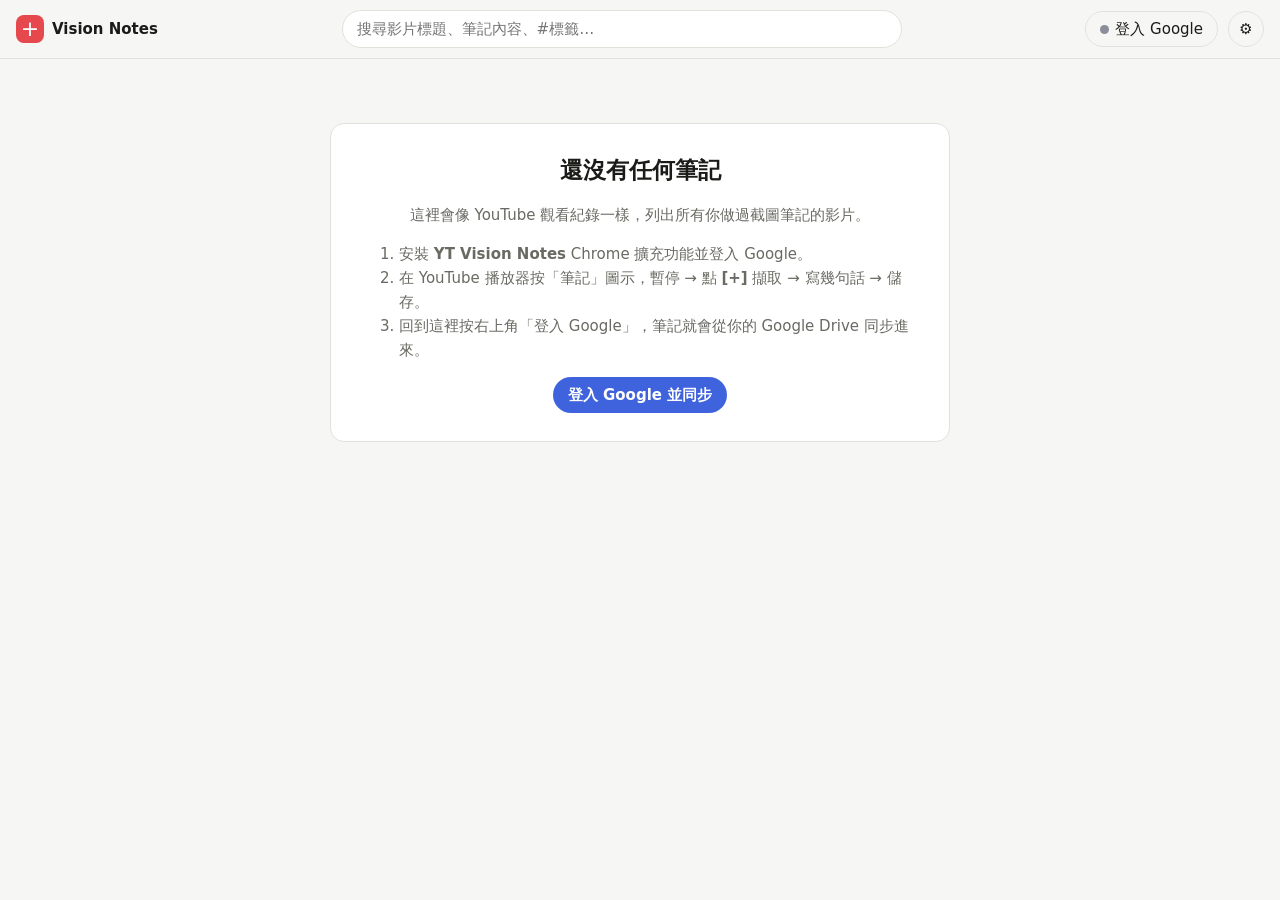
==== docs/index.html @ b3c766b4 "Add YT-Vision-Notes: YouTube screenshot notes extension and knowledge base site Chrome MV3 extension" ====
<!doctype html>
<html lang="zh-Hant">
<head>
<meta charset="utf-8">
<meta name="viewport" content="width=device-width, initial-scale=1, viewport-fit=cover">
<meta name="referrer" content="strict-origin-when-cross-origin">
<title>YT Vision Notes — 知識庫</title>
<link rel="icon" href="data:image/svg+xml,%3Csvg xmlns='http://www.w3.org/2000/svg' viewBox='0 0 32 32'%3E%3Crect width='32' height='32' rx='7' fill='%23e5484d'/%3E%3Cpath d='M14.5 7h3v7.5H25v3h-7.5V25h-3v-7.5H7v-3h7.5z' fill='%23fff'/%3E%3C/svg%3E">
<link rel="stylesheet" href="shared/editor.css">
<link rel="stylesheet" href="styles.css">
</head>
<body>
<header class="top">
  <a class="brand" href="#/" aria-label="回到首頁"><span class="logo">+</span><b>Vision Notes</b></a>
  <form class="search" id="searchForm" role="search">
    <input id="q" type="search" placeholder="搜尋影片標題、筆記內容、#標籤…" aria-label="全文搜尋" autocomplete="off">
  </form>
  <button class="btn ghost" id="syncBtn" title="與 Google Drive 同步"><span class="dot" id="syncDot"></span><span id="syncText">未登入</span></button>
  <button class="btn ghost icon" id="settingsBtn" title="分類與設定" aria-label="分類與設定">⚙</button>
</header>

<main id="app" tabindex="-1"></main>

<dialog id="dlg"></dialog>
<div id="toast" role="status" hidden></div>

<script src="config.js"></script>
<script src="shared/core.js"></script>
<script src="shared/markdown.js"></script>
<script src="shared/drive.js"></script>
<script src="shared/store.js"></script>
<script src="shared/zip.js"></script>
<script src="shared/editor.js"></script>
<script src="https://accounts.google.com/gsi/client" async defer></script>
<script src="app.js"></script>
</body>
</html>
---- docs/shared/editor.css ----
/* YT-Vision-Notes — Lightbox / editor styles (all classes prefixed yvne-) */
.yvne-root {
  position: fixed; inset: 0; z-index: 2147483000; display: flex; flex-direction: column;
  background: rgba(12, 13, 16, .96); color: #ececf0; outline: none;
  font: 14px/1.4 "Noto Sans TC", "PingFang TC", "Microsoft JhengHei", system-ui, sans-serif;
}
.yvne-root *, .yvne-root *::before { box-sizing: border-box; }
.yvne-top {
  display: flex; align-items: center; gap: 8px; padding: 8px 12px; flex-wrap: wrap;
  background: #17181c; border-bottom: 1px solid #2c2e35;
}
.yvne-tools, .yvne-colors { display: flex; gap: 4px; align-items: center; }
.yvne-sep { width: 1px; height: 24px; background: #2c2e35; }
.yvne-grow { flex: 1; }
.yvne-btn {
  min-width: 34px; height: 34px; padding: 0 10px; border: 1px solid transparent; border-radius: 8px;
  background: #24262c; color: #ececf0; font: inherit; cursor: pointer; white-space: nowrap;
}
.yvne-btn:hover:not(:disabled) { background: #30333b; }
.yvne-btn:disabled { opacity: .4; cursor: default; }
.yvne-btn:focus-visible, .yvne-color:focus-visible, .yvne-thumb:focus-visible { outline: 2px solid #6e9bff; outline-offset: 1px; }
.yvne-tool.on { background: #3e63dd; border-color: #6e8cff; }
.yvne-primary { background: #3e63dd; font-weight: 600; }
.yvne-primary:hover:not(:disabled) { background: #5373e7; }
.yvne-color { width: 22px; height: 22px; border-radius: 50%; border: 2px solid #17181c; outline: 1px solid #4a4d57; cursor: pointer; padding: 0; }
.yvne-color.on { outline: 2px solid #fff; }
.yvne-size input { width: 90px; accent-color: #6e8cff; vertical-align: middle; }
.yvne-count { color: #9a9ca6; font-variant-numeric: tabular-nums; }
.yvne-ts { font-variant-numeric: tabular-nums; }
.yvne-stage { position: relative; flex: 1; min-height: 0; overflow: hidden; touch-action: none; }
.yvne-stage canvas { position: absolute; inset: 0; display: block; }
.yvne-nav {
  position: absolute; top: 50%; transform: translateY(-50%); width: 44px; height: 72px; border: 0; border-radius: 10px;
  background: rgba(30, 32, 38, .7); color: #fff; font-size: 34px; line-height: 1; cursor: pointer;
}
.yvne-nav:hover { background: rgba(62, 99, 221, .9); }
.yvne-prev { left: 12px; } .yvne-next { right: 12px; }
.yvne-cropbar {
  position: absolute; left: 50%; bottom: 16px; transform: translateX(-50%); display: flex; gap: 8px; align-items: center;
  padding: 8px 12px; border-radius: 12px; background: #17181c; border: 1px solid #2c2e35; box-shadow: 0 8px 30px rgba(0,0,0,.5);
}
.yvne-cropbar[hidden], .yvne-msg[hidden] { display: none; }
.yvne-msg {
  position: absolute; left: 50%; top: 50%; transform: translate(-50%, -50%); padding: 10px 16px; border-radius: 10px;
  background: #17181c; border: 1px solid #2c2e35; pointer-events: none;
}
.yvne-text {
  position: absolute; min-width: 180px; padding: 2px 6px; border: 1px dashed #fff; border-radius: 4px; resize: none; overflow: hidden;
  background: rgba(0, 0, 0, .55); font-weight: 700; line-height: 1.25; outline: none; font-family: inherit;
}
.yvne-strip {
  display: flex; gap: 8px; padding: 8px 12px; overflow-x: auto; background: #17181c; border-top: 1px solid #2c2e35;
}
.yvne-thumb {
  position: relative; flex: 0 0 auto; width: 112px; height: 63px; border-radius: 6px; border: 2px solid transparent; padding: 0;
  background: #24262c center / cover no-repeat; cursor: pointer;
}
.yvne-thumb.on { border-color: #6e8cff; }
.yvne-thumb.dirty::after { content: "●"; position: absolute; top: 1px; right: 4px; color: #ffb224; font-size: 12px; }
.yvne-thumb span {
  position: absolute; left: 3px; bottom: 3px; padding: 0 5px; border-radius: 4px; background: rgba(0,0,0,.75); color: #fff;
  font-size: 11px; font-variant-numeric: tabular-nums;
}
@media (max-width: 720px) {
  .yvne-top { gap: 6px; padding: 6px 8px; }
  .yvne-size input { width: 60px; }
  .yvne-nav { width: 36px; height: 56px; }
}
---- docs/styles.css ----
/* YT-Vision-Notes — web knowledge base */
:root {
  color-scheme: light dark;
  --bg: #f6f6f4; --card: #ffffff; --raised: #efefec; --line: #e1e1dc; --fg: #1b1b18; --fg2: #6a6a63;
  --accent: #3e63dd; --accent-fg: #fff; --red: #e5484d; --shadow: 0 1px 2px rgba(0,0,0,.06), 0 6px 20px rgba(0,0,0,.05);
  --radius: 14px;
}
@media (prefers-color-scheme: dark) {
  :root { --bg: #111113; --card: #19191c; --raised: #222226; --line: #2e2e33; --fg: #ededef; --fg2: #a0a0a8; --accent: #5c7cfa; --shadow: 0 1px 2px rgba(0,0,0,.4); }
}
* { box-sizing: border-box; }
html { -webkit-text-size-adjust: 100%; }
body { margin: 0; background: var(--bg); color: var(--fg); font: 15px/1.6 "Noto Sans TC", "PingFang TC", "Microsoft JhengHei", system-ui, sans-serif; }
a { color: var(--accent); text-decoration: none; }
a:hover { text-decoration: underline; }
button, input, select, textarea { font: inherit; color: inherit; }
:focus-visible { outline: 2px solid var(--accent); outline-offset: 2px; }
[hidden] { display: none !important; }

.top { position: sticky; top: 0; z-index: 20; display: flex; align-items: center; gap: 10px; padding: 10px 16px; padding-top: max(10px, env(safe-area-inset-top)); background: color-mix(in srgb, var(--bg) 88%, transparent); backdrop-filter: blur(12px); border-bottom: 1px solid var(--line); }
.brand { display: flex; align-items: center; gap: 8px; color: var(--fg); white-space: nowrap; }
.brand:hover { text-decoration: none; }
.logo { display: grid; place-items: center; width: 28px; height: 28px; border-radius: 8px; background: var(--red); color: #fff; font-size: 22px; line-height: 1; }
.search { flex: 1; min-width: 0; max-width: 560px; margin: 0 auto; }
.search input { width: 100%; height: 38px; padding: 0 14px; border-radius: 19px; border: 1px solid var(--line); background: var(--card); }
.btn { display: inline-flex; align-items: center; justify-content: center; gap: 6px; height: 36px; padding: 0 14px; border-radius: 18px; border: 1px solid var(--line); background: var(--card); cursor: pointer; white-space: nowrap; }
.btn:hover { background: var(--raised); text-decoration: none; }
.btn.primary { background: var(--accent); color: var(--accent-fg); border-color: transparent; font-weight: 600; }
.btn.danger { color: var(--red); }
.btn.ghost { background: transparent; }
.btn.icon { width: 36px; padding: 0; }
.btn.sm { height: 30px; padding: 0 10px; font-size: 13px; }
.btn:disabled { opacity: .5; cursor: default; }
.dot { width: 9px; height: 9px; border-radius: 50%; background: #8b8d98; flex: none; }
.dot.ok { background: #30a46c; } .dot.err { background: var(--red); } .dot.busy { background: #f5a524; animation: pulse 1s infinite; }
@keyframes pulse { 50% { transform: scale(.55); opacity: .6; } }

main { max-width: 1400px; margin: 0 auto; padding: 16px; padding-bottom: 80px; outline: none; }
.tabs, .pills { display: flex; gap: 8px; overflow-x: auto; padding: 2px 2px 10px; scrollbar-width: thin; }
.tab { display: inline-flex; align-items: center; gap: 6px; height: 36px; padding: 0 14px; border-radius: 10px; border: 1px solid var(--line); background: var(--card); color: var(--fg); cursor: pointer; white-space: nowrap; }
.tab.on { background: var(--fg); color: var(--bg); border-color: var(--fg); font-weight: 600; }
.tab i { width: 9px; height: 9px; border-radius: 50%; }
.pill, .tag { display: inline-flex; align-items: center; gap: 4px; padding: 2px 10px; border-radius: 14px; background: color-mix(in srgb, var(--accent) 14%, transparent); color: var(--fg); font-size: 13px; white-space: nowrap; }
.pill small { color: var(--fg2); }
.pill.on, .tag.on { background: var(--accent); color: var(--accent-fg); }
.pill:hover, .tag:hover { text-decoration: none; filter: brightness(.95); }
.bar { display: flex; align-items: center; gap: 10px; flex-wrap: wrap; margin: 6px 0 14px; }
.bar h1 { font-size: 20px; margin: 0; flex: 1; min-width: 0; overflow-wrap: anywhere; }
.muted { color: var(--fg2); }
.day { margin: 22px 0 10px; font-size: 15px; color: var(--fg2); font-weight: 600; }

.grid { display: grid; gap: 16px; grid-template-columns: repeat(auto-fill, minmax(260px, 1fr)); }
.vcard { display: flex; flex-direction: column; border-radius: var(--radius); background: var(--card); border: 1px solid var(--line); overflow: hidden; color: var(--fg); box-shadow: var(--shadow); transition: transform .15s; }
.vcard:hover { text-decoration: none; transform: translateY(-2px); }
.vcard .cover { position: relative; aspect-ratio: 16 / 9; background: #000 center / cover; }
.vcard .cover span { position: absolute; right: 8px; bottom: 8px; padding: 1px 8px; border-radius: 6px; background: rgba(0,0,0,.78); color: #fff; font-size: 12px; }
.vcard .meta { padding: 10px 12px 12px; display: grid; gap: 6px; }
.vcard h3 { margin: 0; font-size: 15px; line-height: 1.4; display: -webkit-box; -webkit-line-clamp: 2; -webkit-box-orient: vertical; overflow: hidden; }
.vcard .sub { font-size: 12.5px; color: var(--fg2); display: flex; gap: 6px; flex-wrap: wrap; align-items: center; }
.badge { display: inline-flex; align-items: center; padding: 0 8px; height: 20px; border-radius: 6px; color: #fff; font-size: 12px; font-weight: 600; }
.tagrow { display: flex; flex-wrap: wrap; gap: 6px; }

/* note cards (wall + timeline) */
.wall { columns: 380px; column-gap: 16px; }
.note { break-inside: avoid; margin: 0 0 16px; padding: 12px; border-radius: var(--radius); background: var(--card); border: 1px solid var(--line); box-shadow: var(--shadow); display: grid; gap: 10px; min-width: 0; }
.note > header { display: flex; align-items: center; gap: 6px; min-width: 0; }
.note > header .src { flex: 1; min-width: 0; overflow: hidden; text-overflow: ellipsis; white-space: nowrap; font-size: 13px; color: var(--fg2); }
.ts { height: 26px; padding: 0 10px; border: 0; border-radius: 13px; background: var(--accent); color: var(--accent-fg); font-weight: 600; cursor: pointer; font-variant-numeric: tabular-nums; flex: none; display: inline-flex; align-items: center; }
.ts:hover { text-decoration: none; filter: brightness(1.1); }
.strip { display: flex; gap: 8px; overflow-x: auto; padding-bottom: 4px; scroll-snap-type: x proximity; }
.shot { position: relative; flex: 0 0 auto; width: min(300px, 78%); aspect-ratio: 16 / 9; border-radius: 8px; overflow: hidden; background: #000; cursor: zoom-in; scroll-snap-align: start; border: 0; padding: 0; }
.strip.single .shot { width: 100%; }
.shot img { width: 100%; height: 100%; object-fit: contain; display: block; }
.shot .n { position: absolute; left: 6px; top: 6px; min-width: 20px; height: 20px; padding: 0 5px; border-radius: 10px; background: rgba(0,0,0,.75); color: #fff; font-size: 12px; display: grid; place-items: center; }
.shot .t { position: absolute; left: 6px; bottom: 6px; padding: 1px 7px; border-radius: 5px; background: rgba(0,0,0,.78); color: #fff; font-size: 12px; font-variant-numeric: tabular-nums; cursor: pointer; }
.shot .t:hover { background: var(--accent); }
.md { overflow-wrap: anywhere; }
.md > :first-child { margin-top: 0; } .md > :last-child { margin-bottom: 0; }
.md p, .md ul, .md ol, .md blockquote, .md pre { margin: 0 0 8px; }
.md h3, .md h4, .md h5, .md h6 { margin: 12px 0 6px; font-size: 16px; }
.md ul, .md ol { padding-left: 22px; }
.md li.yvn-task { list-style: none; margin-left: -20px; }
.md blockquote { padding: 4px 12px; border-left: 3px solid var(--accent); background: var(--raised); color: var(--fg2); border-radius: 0 8px 8px 0; }
.md code { padding: 1px 5px; border-radius: 4px; background: var(--raised); font: 13px ui-monospace, Consolas, monospace; }
.md pre { padding: 10px; border-radius: 8px; background: var(--raised); overflow-x: auto; }
.md pre code { padding: 0; background: none; }
.md mark { background: #ffd60a; color: #111; padding: 0 2px; border-radius: 2px; }
.md a.yvn-ts { font-weight: 600; font-variant-numeric: tabular-nums; }
.md a.yvn-wikilink { border-bottom: 1px dashed var(--accent); }
.md a.yvn-tag { padding: 0 6px; border-radius: 10px; background: color-mix(in srgb, var(--accent) 14%, transparent); color: var(--fg); }

/* video detail */
.detail { display: grid; grid-template-columns: minmax(0, 1.25fr) minmax(360px, 1fr); gap: 20px; align-items: start; }
.playercol { position: sticky; top: 70px; display: grid; gap: 12px; }
.player { aspect-ratio: 16 / 9; background: #000; border-radius: var(--radius); overflow: hidden; }
.player iframe, .player > div { width: 100%; height: 100%; display: block; border: 0; }
.vinfo h1 { font-size: 19px; margin: 0 0 6px; line-height: 1.4; }
.vinfo .row { display: flex; gap: 8px; flex-wrap: wrap; align-items: center; }
select.sel { height: 34px; padding: 0 8px; border-radius: 10px; border: 1px solid var(--line); background: var(--card); }
.timeline { display: grid; gap: 0; min-width: 0; }
.timeline .note { margin-bottom: 14px; }
.timeline h2 { font-size: 15px; color: var(--fg2); margin: 0 0 10px; }
.addnote, .note-edit { display: grid; gap: 8px; }
textarea.ta, input.inp { width: 100%; padding: 9px 11px; border-radius: 10px; border: 1px solid var(--line); background: var(--bg); }
textarea.ta { min-height: 90px; resize: vertical; line-height: 1.6; }
.actions { display: flex; gap: 8px; justify-content: flex-end; flex-wrap: wrap; }
.iconbtn { width: 30px; height: 30px; border: 0; border-radius: 8px; background: transparent; cursor: pointer; flex: none; }
.iconbtn:hover { background: var(--raised); }
.backlinks { margin-top: 8px; padding: 12px; border-radius: var(--radius); border: 1px dashed var(--line); }
.backlinks h2 { margin: 0 0 6px; }
.backlinks li { margin: 4px 0; }

.empty { max-width: 620px; margin: 48px auto; padding: 28px; border-radius: var(--radius); background: var(--card); border: 1px solid var(--line); text-align: center; }
.empty h2 { margin: 0 0 8px; }
.empty ol { text-align: left; color: var(--fg2); }

dialog { width: min(520px, calc(100vw - 32px)); border: 1px solid var(--line); border-radius: var(--radius); background: var(--card); color: var(--fg); padding: 20px; }
dialog::backdrop { background: rgba(0,0,0,.5); }
dialog h2 { margin: 0 0 12px; font-size: 18px; }
dialog h3 { margin: 18px 0 8px; font-size: 14px; color: var(--fg2); }
.catrow { display: flex; gap: 8px; align-items: center; margin-bottom: 8px; }
.catrow input[type=color] { width: 36px; height: 36px; padding: 0; border: 1px solid var(--line); border-radius: 10px; background: none; flex: none; cursor: pointer; }
.catrow input[type=text] { flex: 1; min-width: 0; }
#toast { position: fixed; left: 50%; bottom: max(20px, env(safe-area-inset-bottom)); transform: translateX(-50%); z-index: 50; max-width: calc(100vw - 32px); padding: 10px 16px; border-radius: 10px; background: #111; color: #fff; box-shadow: 0 8px 30px rgba(0,0,0,.35); }

@media (max-width: 900px) {
  .detail { grid-template-columns: 1fr; }
  .playercol { display: contents; }
  .player { position: sticky; top: 59px; z-index: 10; border-radius: 0; margin: 0 -16px; }
  .wall { columns: 1; }
}
@media (max-width: 560px) {
  .brand b { display: none; }
  #syncText { display: none; }
  .grid { grid-template-columns: 1fr; }
  main { padding: 12px; padding-bottom: 80px; }
  .player { margin: 0 -12px; }
}
@media (prefers-reduced-motion: reduce) { * { animation: none !important; transition: none !important; } }
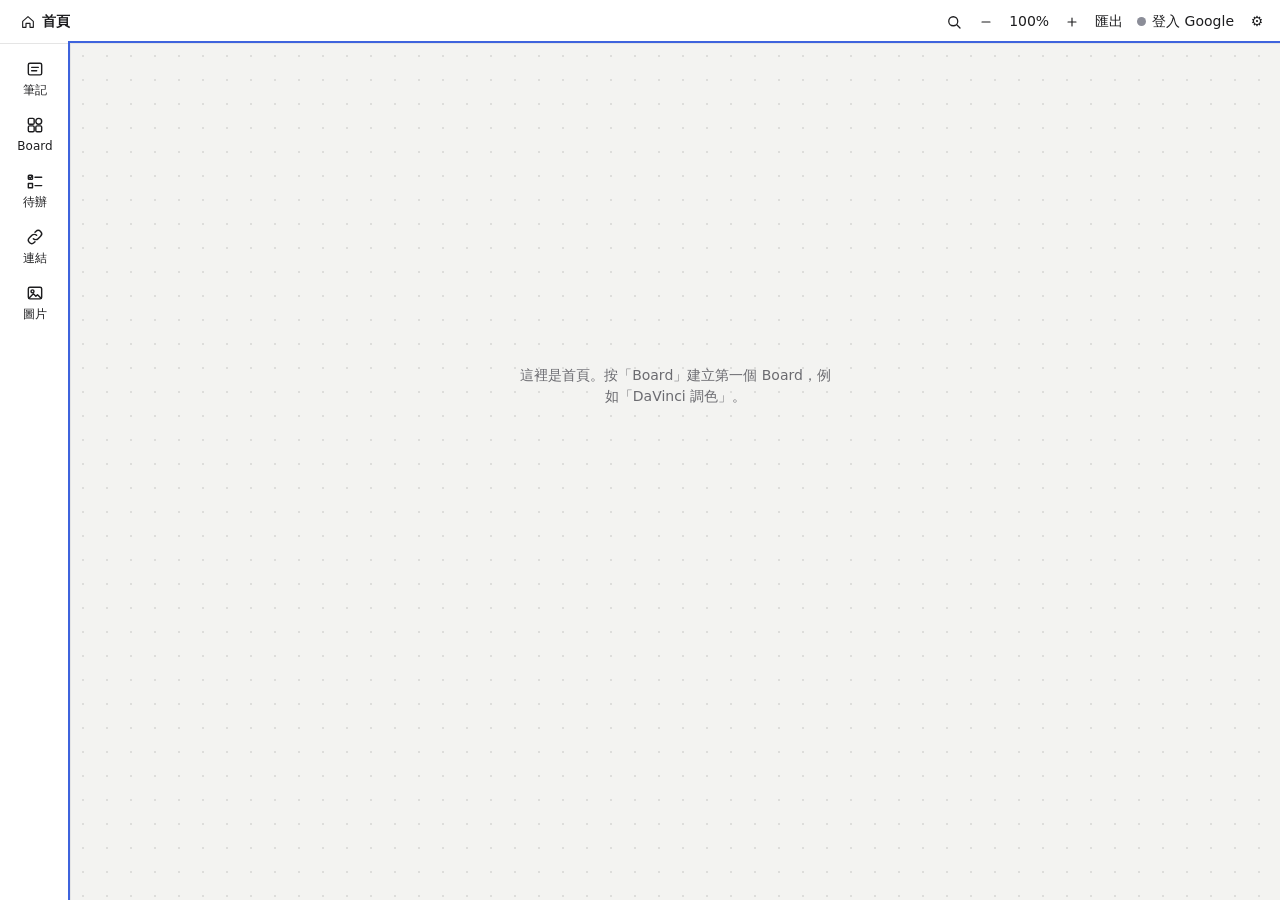
==== commit 797b69d2: "Rebuild notes as Milanote-style nested whiteboards - Shared board engine (shared/board.js/css) used " ====
--- a/docs/index.html
+++ b/docs/index.html
@@ -4,22 +4,20 @@
 <meta charset="utf-8">
 <meta name="viewport" content="width=device-width, initial-scale=1, viewport-fit=cover">
 <meta name="referrer" content="strict-origin-when-cross-origin">
-<title>YT Vision Notes — 知識庫</title>
+<meta name="color-scheme" content="light dark">
+<title>YT Vision Notes</title>
 <link rel="icon" href="data:image/svg+xml,%3Csvg xmlns='http://www.w3.org/2000/svg' viewBox='0 0 32 32'%3E%3Crect width='32' height='32' rx='7' fill='%23e5484d'/%3E%3Cpath d='M14.5 7h3v7.5H25v3h-7.5V25h-3v-7.5H7v-3h7.5z' fill='%23fff'/%3E%3C/svg%3E">
 <link rel="stylesheet" href="shared/editor.css">
+<link rel="stylesheet" href="shared/board.css">
 <link rel="stylesheet" href="styles.css">
 </head>
 <body>
-<header class="top">
-  <a class="brand" href="#/" aria-label="回到首頁"><span class="logo">+</span><b>Vision Notes</b></a>
-  <form class="search" id="searchForm" role="search">
-    <input id="q" type="search" placeholder="搜尋影片標題、筆記內容、#標籤…" aria-label="全文搜尋" autocomplete="off">
-  </form>
-  <button class="btn ghost" id="syncBtn" title="與 Google Drive 同步"><span class="dot" id="syncDot"></span><span id="syncText">未登入</span></button>
-  <button class="btn ghost icon" id="settingsBtn" title="分類與設定" aria-label="分類與設定">⚙</button>
-</header>
+<main id="board"></main>
 
-<main id="app" tabindex="-1"></main>
+<aside id="mini" hidden>
+  <header><span id="miniTitle"></span><a id="miniOpen" target="_blank" rel="noopener" title="在 YouTube 開啟">↗</a><button id="miniClose" aria-label="關閉播放器">✕</button></header>
+  <iframe id="miniFrame" title="YouTube 播放器" allow="autoplay; encrypted-media; picture-in-picture" allowfullscreen></iframe>
+</aside>
 
 <dialog id="dlg"></dialog>
 <div id="toast" role="status" hidden></div>
@@ -31,6 +29,7 @@
 <script src="shared/store.js"></script>
 <script src="shared/zip.js"></script>
 <script src="shared/editor.js"></script>
+<script src="shared/board.js"></script>
 <script src="https://accounts.google.com/gsi/client" async defer></script>
 <script src="app.js"></script>
 </body>
--- a/docs/shared/board.css
+++ b/docs/shared/board.css
@@ -0,0 +1,170 @@
+/* YT-Vision-Notes — whiteboard styles (all classes prefixed yb-). Px units only (YouTube sets html{font-size:10px}).
+ * Theme tokens can be overridden by the host: --yb-bg --yb-card --yb-fg --yb-fg2 --yb-line --yb-raised --yb-accent --yb-dot */
+.yb {
+  --yb-bg: #f3f3f1; --yb-card: #ffffff; --yb-fg: #1d1d1f; --yb-fg2: #6b6b70; --yb-line: rgba(0, 0, 0, .1);
+  --yb-raised: rgba(0, 0, 0, .05); --yb-accent: #3e63dd; --yb-dot: rgba(0, 0, 0, .09); --yb-head: #ffffff;
+  --yb-shadow: 0 1px 2px rgba(0, 0, 0, .08), 0 2px 8px rgba(0, 0, 0, .06);
+  position: relative; display: flex; flex-direction: column; min-height: 0; overflow: hidden;
+  color: var(--yb-fg); background: var(--yb-head);
+  font: 14px/1.5 "Noto Sans TC", "PingFang TC", "Microsoft JhengHei", system-ui, -apple-system, "Segoe UI", sans-serif;
+}
+.yb.yb-dark, .yb-dark .yb {
+  --yb-bg: #1b1c1f; --yb-card: #2a2b30; --yb-fg: #ececf0; --yb-fg2: #a0a1a8; --yb-line: rgba(255, 255, 255, .1);
+  --yb-raised: rgba(255, 255, 255, .07); --yb-accent: #7b9bff; --yb-dot: rgba(255, 255, 255, .08); --yb-head: #222327;
+  --yb-shadow: 0 1px 2px rgba(0, 0, 0, .4), 0 2px 10px rgba(0, 0, 0, .3);
+}
+.yb *, .yb *::before, .yb *::after { box-sizing: border-box; }
+.yb [hidden] { display: none !important; }
+.yb button, .yb input, .yb textarea { font: inherit; color: inherit; }
+.yb button { cursor: pointer; }
+.yb :focus-visible { outline: 2px solid var(--yb-accent); outline-offset: 1px; }
+.yb-ic { display: inline-flex; flex: none; }
+.yb-grow { flex: 1; }
+
+/* header */
+.yb-head { display: flex; align-items: center; gap: 2px; padding: 6px 8px; border-bottom: 1px solid var(--yb-line); background: var(--yb-head); min-height: 44px; }
+.yb-crumbs { display: flex; align-items: center; gap: 2px; min-width: 60px; overflow-x: auto; scrollbar-width: none; flex: 0 1 auto; }
+.yb-panel .yb-crumb { padding: 0 6px; max-width: 150px; }
+.yb-panel .yb-head { gap: 0; }
+.yb-crumbs::-webkit-scrollbar { display: none; }
+.yb-crumb { display: inline-flex; align-items: center; gap: 6px; height: 30px; padding: 0 8px; border: 0; border-radius: 6px; background: none; color: var(--yb-fg2); white-space: nowrap; flex: none; max-width: 200px; }
+.yb-crumb span { overflow: hidden; text-overflow: ellipsis; }
+.yb-crumb:hover { background: var(--yb-raised); color: var(--yb-fg); }
+.yb-crumb.yb-cur { color: var(--yb-fg); font-weight: 600; cursor: default; }
+.yb-sep { color: var(--yb-fg2); opacity: .6; flex: none; }
+.yb-cdot { display: inline-block; width: 12px; height: 12px; border-radius: 4px; flex: none; }
+.yb-hbtn { display: inline-flex; align-items: center; justify-content: center; min-width: 30px; height: 30px; padding: 0 6px; border: 0; border-radius: 6px; background: none; color: var(--yb-fg2); flex: none; }
+.yb-hbtn:hover { background: var(--yb-raised); color: var(--yb-fg); }
+.yb-zoom { font-size: 12px; font-variant-numeric: tabular-nums; min-width: 44px; }
+.yb-rename { height: 26px; width: 160px; }
+
+.yb-recent { display: flex; align-items: center; gap: 6px; padding: 6px 10px; border-bottom: 1px solid var(--yb-line); overflow-x: auto; scrollbar-width: thin; background: var(--yb-head); }
+.yb-recent small { color: var(--yb-fg2); white-space: nowrap; font-size: 12px; }
+.yb-chip { display: inline-flex; align-items: center; gap: 6px; height: 28px; padding: 0 10px; border: 1px solid var(--yb-line); border-radius: 14px; background: var(--yb-card); white-space: nowrap; font-size: 13px; }
+.yb-chip:hover { border-color: var(--yb-accent); }
+
+/* body / viewport */
+.yb-body { flex: 1; display: flex; min-height: 0; position: relative; }
+.yb-vp {
+  position: relative; flex: 1; overflow: hidden; outline: none; touch-action: none; cursor: default;
+  background-color: var(--yb-bg); background-image: radial-gradient(var(--yb-dot) 1.2px, transparent 1.3px);
+}
+.yb-vp.yb-panning { cursor: grabbing; }
+.yb-layer { position: absolute; left: 0; top: 0; width: 0; height: 0; transform-origin: 0 0; }
+.yb-marquee { position: absolute; border: 1px solid var(--yb-accent); background: color-mix(in srgb, var(--yb-accent) 12%, transparent); pointer-events: none; z-index: 5; }
+.yb-empty { position: absolute; left: 50%; top: 40%; transform: translate(-50%, -50%); width: min(320px, 80%); text-align: center; color: var(--yb-fg2); font-size: 14px; pointer-events: none; }
+
+/* toolbars */
+.yb-tools { display: flex; flex-direction: column; gap: 2px; padding: 8px 6px; border-right: 1px solid var(--yb-line); background: var(--yb-head); overflow-y: auto; flex: none; }
+.yb-bar { display: flex; gap: 6px; padding: 8px; border-top: 1px solid var(--yb-line); background: var(--yb-head); }
+.yb-tool { display: flex; flex-direction: column; align-items: center; justify-content: center; gap: 2px; min-width: 58px; padding: 6px 4px; border: 1px solid transparent; border-radius: 8px; background: none; color: var(--yb-fg2); font-size: 12px !important; }
+.yb-tool:hover { background: var(--yb-raised); color: var(--yb-fg); }
+.yb-bar .yb-tool { flex-direction: row; gap: 6px; min-width: 0; height: 38px; padding: 0 12px; border-color: var(--yb-line); font-size: 13px !important; }
+.yb-bar .yb-tool:last-child { margin-left: auto; }
+.yb-tool.yb-primary { background: #e5484d; border-color: transparent; color: #fff; font-weight: 600; }
+.yb-tool.yb-primary:hover { background: #d13438; color: #fff; }
+
+/* cards */
+.yb-item {
+  position: absolute; background: var(--yb-card); border-radius: 6px; box-shadow: var(--yb-shadow);
+  border: 1px solid var(--yb-line); user-select: none; -webkit-user-select: none; cursor: grab;
+}
+.yb-item.yb-sel { outline: 2px solid var(--yb-accent); outline-offset: 1px; }
+.yb-item.yb-dragging { z-index: 10; cursor: grabbing; pointer-events: none; opacity: .92; box-shadow: 0 8px 24px rgba(0, 0, 0, .25); }
+.yb-item.yb-editing { cursor: auto; z-index: 9; }
+.yb-item.yb-flash { animation: yb-flash 1s ease-out; }
+@keyframes yb-flash { 0% { box-shadow: 0 0 0 4px #f5a524; } 100% { box-shadow: var(--yb-shadow); } }
+.yb-cbar { height: 4px; border-radius: 6px 6px 0 0; margin: -1px -1px 0; }
+.yb-more { position: absolute; top: 4px; right: 4px; width: 26px; height: 26px; display: none; align-items: center; justify-content: center; border: 0; border-radius: 6px; background: var(--yb-card); color: var(--yb-fg2); box-shadow: 0 0 0 1px var(--yb-line); }
+.yb-item:hover .yb-more, .yb-item.yb-sel .yb-more { display: inline-flex; }
+.yb-editing .yb-more, .yb-dragging .yb-more { display: none !important; }
+.yb-rs { position: absolute; right: -4px; bottom: -4px; width: 16px; height: 16px; cursor: ew-resize; opacity: 0; }
+.yb-rs::after { content: ""; position: absolute; right: 6px; bottom: 6px; width: 8px; height: 8px; border-right: 2px solid var(--yb-fg2); border-bottom: 2px solid var(--yb-fg2); }
+.yb-item:hover .yb-rs, .yb-item.yb-sel .yb-rs { opacity: .7; }
+
+.yb-note .yb-md, .yb-note .yb-ta { padding: 10px 12px; }
+.yb-md { overflow-wrap: anywhere; font-size: 14px; line-height: 1.55; user-select: text; -webkit-user-select: text; cursor: inherit; }
+.yb-ph { color: var(--yb-fg2); opacity: .7; font-style: italic; }
+.yb-src { display: flex; align-items: center; gap: 6px; width: 100%; padding: 8px 12px 0; border: 0; background: none; color: var(--yb-fg2); font-size: 12px !important; text-align: left; }
+.yb-src b { color: #c27c00; font-weight: 600; flex: none; }
+.yb-src span { overflow: hidden; text-overflow: ellipsis; white-space: nowrap; }
+.yb-src:hover span { text-decoration: underline; }
+
+.yb-imgwrap { position: relative; background: #000; border-radius: 5px 5px 0 0; overflow: hidden; }
+.yb-cbar + .yb-imgwrap { border-radius: 0; }
+.yb-imgwrap img { display: block; width: 100%; height: 100%; object-fit: contain; color: #aaa; font-size: 11px; }
+.yb-image .yb-imgwrap { border-radius: 5px; }
+.yb-image:has(.yb-foot .yb-md) .yb-imgwrap { border-radius: 5px 5px 0 0; }
+.yb-edited { position: absolute; right: 6px; bottom: 6px; padding: 0 5px; border-radius: 4px; background: rgba(0, 0, 0, .65); color: #fff; font-size: 11px; }
+.yb-foot { display: flex; align-items: flex-start; gap: 8px; padding: 6px 8px; min-height: 34px; }
+.yb-image .yb-foot:not(:has(.yb-md)) { display: none; }
+.yb-foot .yb-md { flex: 1; min-width: 0; font-size: 13px; }
+.yb-foot .yb-ta { flex: 1; padding: 0; }
+.yb-capph { font-size: 12px; line-height: 22px; }
+.yb-item:not(:hover):not(.yb-sel) .yb-capph { visibility: hidden; }
+.yb-ts { flex: none; height: 22px; padding: 0 7px; border: 0; border-radius: 5px; background: var(--yb-accent); color: #fff !important; font-size: 12px !important; font-weight: 600; font-variant-numeric: tabular-nums; }
+.yb-ts:hover { filter: brightness(1.1); }
+
+.yb-board { display: flex; flex-direction: column; align-items: center; padding: 14px 8px 10px; text-align: center; background: transparent; border-color: transparent; box-shadow: none; cursor: pointer; }
+.yb-board:hover { background: var(--yb-raised); }
+.yb-board.yb-drop { background: color-mix(in srgb, var(--yb-accent) 18%, transparent); outline: 2px dashed var(--yb-accent); }
+.yb-bicon { display: grid; grid-template-columns: 1fr 1fr; gap: 5px; width: 56px; height: 56px; padding: 12px; border-radius: 14px; box-shadow: var(--yb-shadow); }
+.yb-bicon i { background: rgba(255, 255, 255, .9); border-radius: 3px; }
+.yb-bicon i:nth-child(2) { border-radius: 50%; opacity: .45; }
+.yb-bicon i:nth-child(3) { opacity: .75; }
+.yb-bicon i:nth-child(4) { opacity: .6; }
+.yb-btitle { margin-top: 8px; font-weight: 600; font-size: 13px; line-height: 1.3; overflow-wrap: anywhere; }
+.yb-bcount { font-size: 11px; color: var(--yb-fg2); }
+
+.yb-yt { aspect-ratio: 16 / 9; cursor: pointer; }
+.yb-playbadge { position: absolute; left: 50%; top: 50%; transform: translate(-50%, -50%); width: 44px; height: 32px; display: grid; place-items: center; border-radius: 8px; background: rgba(229, 72, 77, .92); color: #fff; }
+.yb-linkbody { display: flex; gap: 8px; align-items: center; padding: 8px 10px; }
+.yb-linkic { width: 32px; height: 32px; display: grid; place-items: center; border-radius: 6px; background: var(--yb-raised); color: var(--yb-fg2); }
+.yb-linktxt { min-width: 0; display: flex; flex-direction: column; }
+.yb-linktxt a { color: var(--yb-fg) !important; font-weight: 600; font-size: 13px; text-decoration: none; overflow: hidden; text-overflow: ellipsis; display: -webkit-box; -webkit-line-clamp: 2; -webkit-box-orient: vertical; }
+.yb-linktxt a:hover { text-decoration: underline; }
+.yb-linktxt small { color: var(--yb-fg2); font-size: 11px; }
+
+/* editing */
+.yb-ta { display: block; width: 100%; min-height: 44px; border: 0; outline: none !important; resize: none; background: transparent; font-size: 14px; line-height: 1.55; overflow: hidden; }
+.yb-editbox { padding: 8px; }
+.yb-input { width: 100%; height: 32px; padding: 0 8px; border: 1px solid var(--yb-line); border-radius: 6px; background: var(--yb-raised); outline: none; }
+.yb-input:focus { border-color: var(--yb-accent); }
+
+/* markdown inside cards */
+.yvn-md > :first-child { margin-top: 0; } .yvn-md > :last-child { margin-bottom: 0; }
+.yvn-md p, .yvn-md ul, .yvn-md ol, .yvn-md blockquote, .yvn-md pre { margin: 0 0 6px; }
+.yvn-md h3, .yvn-md h4, .yvn-md h5, .yvn-md h6 { margin: 8px 0 4px; font-size: 15px; }
+.yvn-md ul, .yvn-md ol { padding-left: 20px; }
+.yvn-md li.yvn-task { list-style: none; margin-left: -20px; }
+.yvn-md li.yvn-task input { margin: 0 4px 0 0; vertical-align: -2px; cursor: pointer; }
+.yvn-md blockquote { padding: 2px 8px; border-left: 3px solid var(--yb-accent); color: var(--yb-fg2); }
+.yvn-md code { padding: 1px 4px; border-radius: 4px; background: var(--yb-raised); font: 12px ui-monospace, Consolas, monospace; }
+.yvn-md pre { padding: 6px 8px; border-radius: 6px; background: var(--yb-raised); overflow-x: auto; }
+.yvn-md a { color: var(--yb-accent) !important; text-decoration: none; }
+.yvn-md a:hover { text-decoration: underline; }
+.yvn-md mark { background: #ffd60a; color: #111; padding: 0 2px; border-radius: 2px; }
+.yvn-md hr { border: 0; border-top: 1px solid var(--yb-line); }
+
+/* menu, search, toast */
+.yb-menu { position: absolute; z-index: 30; min-width: 190px; max-width: 280px; padding: 4px; border: 1px solid var(--yb-line); border-radius: 10px; background: var(--yb-card); box-shadow: 0 10px 30px rgba(0, 0, 0, .22); }
+.yb-mi { display: flex; align-items: center; gap: 8px; width: 100%; height: 32px; padding: 0 10px; border: 0; border-radius: 6px; background: none; text-align: left; font-size: 13px; white-space: nowrap; overflow: hidden; text-overflow: ellipsis; }
+.yb-mi .yb-ic { width: 16px; color: var(--yb-fg2); }
+.yb-mi:hover { background: var(--yb-raised); }
+.yb-danger { color: #e5484d !important; }
+.yb-menu hr { border: 0; border-top: 1px solid var(--yb-line); margin: 4px 0; }
+.yb-colors { display: flex; flex-wrap: wrap; gap: 5px; padding: 6px 8px; }
+.yb-color { width: 20px; height: 20px; border: 1px solid var(--yb-line); border-radius: 50%; padding: 0; }
+.yb-nocolor { background: linear-gradient(135deg, transparent 45%, #e5484d 45% 55%, transparent 55%), var(--yb-card); }
+.yb-search { position: absolute; z-index: 25; top: 50px; left: 50%; transform: translateX(-50%); width: min(520px, calc(100% - 16px)); max-height: 70%; display: flex; flex-direction: column; border: 1px solid var(--yb-line); border-radius: 12px; background: var(--yb-card); box-shadow: 0 12px 36px rgba(0, 0, 0, .25); }
+.yb-srow { display: flex; gap: 4px; padding: 8px; border-bottom: 1px solid var(--yb-line); }
+.yb-srow input { flex: 1; height: 34px; padding: 0 10px; border: 1px solid var(--yb-line); border-radius: 8px; background: var(--yb-raised); outline: none; }
+.yb-sres { margin: 0; padding: 4px; list-style: none; overflow-y: auto; }
+.yb-sres li { display: flex; flex-direction: column; padding: 8px 10px; border-radius: 8px; cursor: pointer; }
+.yb-sres li:hover, .yb-sres li:focus { background: var(--yb-raised); outline: none; }
+.yb-sres small { color: var(--yb-fg2); font-size: 12px; }
+.yb-sres span { font-size: 13px; overflow-wrap: anywhere; }
+.yb-snone { color: var(--yb-fg2); cursor: default !important; }
+.yb-toast { position: absolute; z-index: 40; left: 50%; bottom: 64px; transform: translateX(-50%); max-width: 90%; padding: 8px 14px; border-radius: 8px; background: #111; color: #fff; font-size: 13px; text-align: center; }
+
+@media (prefers-reduced-motion: reduce) { .yb-item.yb-flash { animation: none; outline: 3px solid #f5a524; } }
--- a/docs/styles.css
+++ b/docs/styles.css
@@ -1,139 +1,39 @@
-/* YT-Vision-Notes — web knowledge base */
-:root {
-  color-scheme: light dark;
-  --bg: #f6f6f4; --card: #ffffff; --raised: #efefec; --line: #e1e1dc; --fg: #1b1b18; --fg2: #6a6a63;
-  --accent: #3e63dd; --accent-fg: #fff; --red: #e5484d; --shadow: 0 1px 2px rgba(0,0,0,.06), 0 6px 20px rgba(0,0,0,.05);
-  --radius: 14px;
+/* YT-Vision-Notes web app shell (the board itself is styled by shared/board.css) */
+:root { color-scheme: light dark; }
+html, body { margin: 0; height: 100%; }
+body { background: #f3f3f1; overflow: hidden; }
+@media (prefers-color-scheme: dark) { body { background: #1b1c1f; } }
+#board { position: fixed; inset: 0; }
+#board .yb-head { padding-left: 12px; }
+
+.app-sync { gap: 6px; font-size: 13px; }
+.dot { width: 9px; height: 9px; border-radius: 50%; background: #8b8d98; display: inline-block; }
+.dot.ok { background: #30a46c; }
+.dot.err { background: #e5484d; }
+.dot.busy { background: #f5a524; animation: pulse 1s infinite; }
+@keyframes pulse { 50% { opacity: .4; } }
+
+#mini {
+  position: fixed; right: 16px; bottom: 16px; z-index: 50; width: min(480px, calc(100vw - 32px));
+  border-radius: 12px; overflow: hidden; background: #111; box-shadow: 0 12px 40px rgba(0, 0, 0, .35);
+  font: 13px/1.4 "Noto Sans TC", "Microsoft JhengHei", system-ui, sans-serif; color: #eee;
 }
-@media (prefers-color-scheme: dark) {
-  :root { --bg: #111113; --card: #19191c; --raised: #222226; --line: #2e2e33; --fg: #ededef; --fg2: #a0a0a8; --accent: #5c7cfa; --shadow: 0 1px 2px rgba(0,0,0,.4); }
-}
-* { box-sizing: border-box; }
-html { -webkit-text-size-adjust: 100%; }
-body { margin: 0; background: var(--bg); color: var(--fg); font: 15px/1.6 "Noto Sans TC", "PingFang TC", "Microsoft JhengHei", system-ui, sans-serif; }
-a { color: var(--accent); text-decoration: none; }
-a:hover { text-decoration: underline; }
-button, input, select, textarea { font: inherit; color: inherit; }
-:focus-visible { outline: 2px solid var(--accent); outline-offset: 2px; }
-[hidden] { display: none !important; }
+#mini header { display: flex; align-items: center; gap: 8px; padding: 6px 8px 6px 12px; }
+#mini header span { flex: 1; min-width: 0; overflow: hidden; text-overflow: ellipsis; white-space: nowrap; }
+#mini header a, #mini header button { width: 28px; height: 28px; display: grid; place-items: center; border: 0; border-radius: 6px; background: #2a2b30; color: #eee; text-decoration: none; cursor: pointer; font: inherit; }
+#mini iframe { display: block; width: 100%; aspect-ratio: 16 / 9; border: 0; }
 
-.top { position: sticky; top: 0; z-index: 20; display: flex; align-items: center; gap: 10px; padding: 10px 16px; padding-top: max(10px, env(safe-area-inset-top)); background: color-mix(in srgb, var(--bg) 88%, transparent); backdrop-filter: blur(12px); border-bottom: 1px solid var(--line); }
-.brand { display: flex; align-items: center; gap: 8px; color: var(--fg); white-space: nowrap; }
-.brand:hover { text-decoration: none; }
-.logo { display: grid; place-items: center; width: 28px; height: 28px; border-radius: 8px; background: var(--red); color: #fff; font-size: 22px; line-height: 1; }
-.search { flex: 1; min-width: 0; max-width: 560px; margin: 0 auto; }
-.search input { width: 100%; height: 38px; padding: 0 14px; border-radius: 19px; border: 1px solid var(--line); background: var(--card); }
-.btn { display: inline-flex; align-items: center; justify-content: center; gap: 6px; height: 36px; padding: 0 14px; border-radius: 18px; border: 1px solid var(--line); background: var(--card); cursor: pointer; white-space: nowrap; }
-.btn:hover { background: var(--raised); text-decoration: none; }
-.btn.primary { background: var(--accent); color: var(--accent-fg); border-color: transparent; font-weight: 600; }
-.btn.danger { color: var(--red); }
-.btn.ghost { background: transparent; }
-.btn.icon { width: 36px; padding: 0; }
-.btn.sm { height: 30px; padding: 0 10px; font-size: 13px; }
-.btn:disabled { opacity: .5; cursor: default; }
-.dot { width: 9px; height: 9px; border-radius: 50%; background: #8b8d98; flex: none; }
-.dot.ok { background: #30a46c; } .dot.err { background: var(--red); } .dot.busy { background: #f5a524; animation: pulse 1s infinite; }
-@keyframes pulse { 50% { transform: scale(.55); opacity: .6; } }
+dialog { width: min(480px, calc(100vw - 32px)); border: 0; border-radius: 14px; padding: 20px 22px; font: 14px/1.6 "Noto Sans TC", "Microsoft JhengHei", system-ui, sans-serif; background: #fff; color: #1d1d1f; }
+dialog::backdrop { background: rgba(0, 0, 0, .4); }
+@media (prefers-color-scheme: dark) { dialog { background: #2a2b30; color: #ececf0; } }
+dialog h2 { margin: 0 0 12px; font-size: 18px; }
+dialog h3 { margin: 16px 0 6px; font-size: 14px; }
+.inp { width: 100%; box-sizing: border-box; height: 36px; padding: 0 10px; border: 1px solid #8886; border-radius: 8px; background: transparent; color: inherit; font: inherit; }
+.muted { opacity: .7; font-size: 13px; margin: 6px 0 0; }
+.help { margin: 0; padding-left: 18px; font-size: 13px; }
+.actions { display: flex; justify-content: flex-end; gap: 8px; margin-top: 18px; }
+.btn { height: 34px; padding: 0 16px; border: 1px solid #8885; border-radius: 8px; background: transparent; color: inherit; font: inherit; cursor: pointer; }
+.btn.primary { background: #3e63dd; border-color: transparent; color: #fff; font-weight: 600; }
+.btn.danger { color: #e5484d; }
 
-main { max-width: 1400px; margin: 0 auto; padding: 16px; padding-bottom: 80px; outline: none; }
-.tabs, .pills { display: flex; gap: 8px; overflow-x: auto; padding: 2px 2px 10px; scrollbar-width: thin; }
-.tab { display: inline-flex; align-items: center; gap: 6px; height: 36px; padding: 0 14px; border-radius: 10px; border: 1px solid var(--line); background: var(--card); color: var(--fg); cursor: pointer; white-space: nowrap; }
-.tab.on { background: var(--fg); color: var(--bg); border-color: var(--fg); font-weight: 600; }
-.tab i { width: 9px; height: 9px; border-radius: 50%; }
-.pill, .tag { display: inline-flex; align-items: center; gap: 4px; padding: 2px 10px; border-radius: 14px; background: color-mix(in srgb, var(--accent) 14%, transparent); color: var(--fg); font-size: 13px; white-space: nowrap; }
-.pill small { color: var(--fg2); }
-.pill.on, .tag.on { background: var(--accent); color: var(--accent-fg); }
-.pill:hover, .tag:hover { text-decoration: none; filter: brightness(.95); }
-.bar { display: flex; align-items: center; gap: 10px; flex-wrap: wrap; margin: 6px 0 14px; }
-.bar h1 { font-size: 20px; margin: 0; flex: 1; min-width: 0; overflow-wrap: anywhere; }
-.muted { color: var(--fg2); }
-.day { margin: 22px 0 10px; font-size: 15px; color: var(--fg2); font-weight: 600; }
-
-.grid { display: grid; gap: 16px; grid-template-columns: repeat(auto-fill, minmax(260px, 1fr)); }
-.vcard { display: flex; flex-direction: column; border-radius: var(--radius); background: var(--card); border: 1px solid var(--line); overflow: hidden; color: var(--fg); box-shadow: var(--shadow); transition: transform .15s; }
-.vcard:hover { text-decoration: none; transform: translateY(-2px); }
-.vcard .cover { position: relative; aspect-ratio: 16 / 9; background: #000 center / cover; }
-.vcard .cover span { position: absolute; right: 8px; bottom: 8px; padding: 1px 8px; border-radius: 6px; background: rgba(0,0,0,.78); color: #fff; font-size: 12px; }
-.vcard .meta { padding: 10px 12px 12px; display: grid; gap: 6px; }
-.vcard h3 { margin: 0; font-size: 15px; line-height: 1.4; display: -webkit-box; -webkit-line-clamp: 2; -webkit-box-orient: vertical; overflow: hidden; }
-.vcard .sub { font-size: 12.5px; color: var(--fg2); display: flex; gap: 6px; flex-wrap: wrap; align-items: center; }
-.badge { display: inline-flex; align-items: center; padding: 0 8px; height: 20px; border-radius: 6px; color: #fff; font-size: 12px; font-weight: 600; }
-.tagrow { display: flex; flex-wrap: wrap; gap: 6px; }
-
-/* note cards (wall + timeline) */
-.wall { columns: 380px; column-gap: 16px; }
-.note { break-inside: avoid; margin: 0 0 16px; padding: 12px; border-radius: var(--radius); background: var(--card); border: 1px solid var(--line); box-shadow: var(--shadow); display: grid; gap: 10px; min-width: 0; }
-.note > header { display: flex; align-items: center; gap: 6px; min-width: 0; }
-.note > header .src { flex: 1; min-width: 0; overflow: hidden; text-overflow: ellipsis; white-space: nowrap; font-size: 13px; color: var(--fg2); }
-.ts { height: 26px; padding: 0 10px; border: 0; border-radius: 13px; background: var(--accent); color: var(--accent-fg); font-weight: 600; cursor: pointer; font-variant-numeric: tabular-nums; flex: none; display: inline-flex; align-items: center; }
-.ts:hover { text-decoration: none; filter: brightness(1.1); }
-.strip { display: flex; gap: 8px; overflow-x: auto; padding-bottom: 4px; scroll-snap-type: x proximity; }
-.shot { position: relative; flex: 0 0 auto; width: min(300px, 78%); aspect-ratio: 16 / 9; border-radius: 8px; overflow: hidden; background: #000; cursor: zoom-in; scroll-snap-align: start; border: 0; padding: 0; }
-.strip.single .shot { width: 100%; }
-.shot img { width: 100%; height: 100%; object-fit: contain; display: block; }
-.shot .n { position: absolute; left: 6px; top: 6px; min-width: 20px; height: 20px; padding: 0 5px; border-radius: 10px; background: rgba(0,0,0,.75); color: #fff; font-size: 12px; display: grid; place-items: center; }
-.shot .t { position: absolute; left: 6px; bottom: 6px; padding: 1px 7px; border-radius: 5px; background: rgba(0,0,0,.78); color: #fff; font-size: 12px; font-variant-numeric: tabular-nums; cursor: pointer; }
-.shot .t:hover { background: var(--accent); }
-.md { overflow-wrap: anywhere; }
-.md > :first-child { margin-top: 0; } .md > :last-child { margin-bottom: 0; }
-.md p, .md ul, .md ol, .md blockquote, .md pre { margin: 0 0 8px; }
-.md h3, .md h4, .md h5, .md h6 { margin: 12px 0 6px; font-size: 16px; }
-.md ul, .md ol { padding-left: 22px; }
-.md li.yvn-task { list-style: none; margin-left: -20px; }
-.md blockquote { padding: 4px 12px; border-left: 3px solid var(--accent); background: var(--raised); color: var(--fg2); border-radius: 0 8px 8px 0; }
-.md code { padding: 1px 5px; border-radius: 4px; background: var(--raised); font: 13px ui-monospace, Consolas, monospace; }
-.md pre { padding: 10px; border-radius: 8px; background: var(--raised); overflow-x: auto; }
-.md pre code { padding: 0; background: none; }
-.md mark { background: #ffd60a; color: #111; padding: 0 2px; border-radius: 2px; }
-.md a.yvn-ts { font-weight: 600; font-variant-numeric: tabular-nums; }
-.md a.yvn-wikilink { border-bottom: 1px dashed var(--accent); }
-.md a.yvn-tag { padding: 0 6px; border-radius: 10px; background: color-mix(in srgb, var(--accent) 14%, transparent); color: var(--fg); }
-
-/* video detail */
-.detail { display: grid; grid-template-columns: minmax(0, 1.25fr) minmax(360px, 1fr); gap: 20px; align-items: start; }
-.playercol { position: sticky; top: 70px; display: grid; gap: 12px; }
-.player { aspect-ratio: 16 / 9; background: #000; border-radius: var(--radius); overflow: hidden; }
-.player iframe, .player > div { width: 100%; height: 100%; display: block; border: 0; }
-.vinfo h1 { font-size: 19px; margin: 0 0 6px; line-height: 1.4; }
-.vinfo .row { display: flex; gap: 8px; flex-wrap: wrap; align-items: center; }
-select.sel { height: 34px; padding: 0 8px; border-radius: 10px; border: 1px solid var(--line); background: var(--card); }
-.timeline { display: grid; gap: 0; min-width: 0; }
-.timeline .note { margin-bottom: 14px; }
-.timeline h2 { font-size: 15px; color: var(--fg2); margin: 0 0 10px; }
-.addnote, .note-edit { display: grid; gap: 8px; }
-textarea.ta, input.inp { width: 100%; padding: 9px 11px; border-radius: 10px; border: 1px solid var(--line); background: var(--bg); }
-textarea.ta { min-height: 90px; resize: vertical; line-height: 1.6; }
-.actions { display: flex; gap: 8px; justify-content: flex-end; flex-wrap: wrap; }
-.iconbtn { width: 30px; height: 30px; border: 0; border-radius: 8px; background: transparent; cursor: pointer; flex: none; }
-.iconbtn:hover { background: var(--raised); }
-.backlinks { margin-top: 8px; padding: 12px; border-radius: var(--radius); border: 1px dashed var(--line); }
-.backlinks h2 { margin: 0 0 6px; }
-.backlinks li { margin: 4px 0; }
-
-.empty { max-width: 620px; margin: 48px auto; padding: 28px; border-radius: var(--radius); background: var(--card); border: 1px solid var(--line); text-align: center; }
-.empty h2 { margin: 0 0 8px; }
-.empty ol { text-align: left; color: var(--fg2); }
-
-dialog { width: min(520px, calc(100vw - 32px)); border: 1px solid var(--line); border-radius: var(--radius); background: var(--card); color: var(--fg); padding: 20px; }
-dialog::backdrop { background: rgba(0,0,0,.5); }
-dialog h2 { margin: 0 0 12px; font-size: 18px; }
-dialog h3 { margin: 18px 0 8px; font-size: 14px; color: var(--fg2); }
-.catrow { display: flex; gap: 8px; align-items: center; margin-bottom: 8px; }
-.catrow input[type=color] { width: 36px; height: 36px; padding: 0; border: 1px solid var(--line); border-radius: 10px; background: none; flex: none; cursor: pointer; }
-.catrow input[type=text] { flex: 1; min-width: 0; }
-#toast { position: fixed; left: 50%; bottom: max(20px, env(safe-area-inset-bottom)); transform: translateX(-50%); z-index: 50; max-width: calc(100vw - 32px); padding: 10px 16px; border-radius: 10px; background: #111; color: #fff; box-shadow: 0 8px 30px rgba(0,0,0,.35); }
-
-@media (max-width: 900px) {
-  .detail { grid-template-columns: 1fr; }
-  .playercol { display: contents; }
-  .player { position: sticky; top: 59px; z-index: 10; border-radius: 0; margin: 0 -16px; }
-  .wall { columns: 1; }
-}
-@media (max-width: 560px) {
-  .brand b { display: none; }
-  #syncText { display: none; }
-  .grid { grid-template-columns: 1fr; }
-  main { padding: 12px; padding-bottom: 80px; }
-  .player { margin: 0 -12px; }
-}
-@media (prefers-reduced-motion: reduce) { * { animation: none !important; transition: none !important; } }
+#toast { position: fixed; left: 50%; bottom: 24px; transform: translateX(-50%); z-index: 60; max-width: 90vw; padding: 9px 16px; border-radius: 8px; background: #111; color: #fff; font: 13px/1.4 "Noto Sans TC", "Microsoft JhengHei", system-ui, sans-serif; }
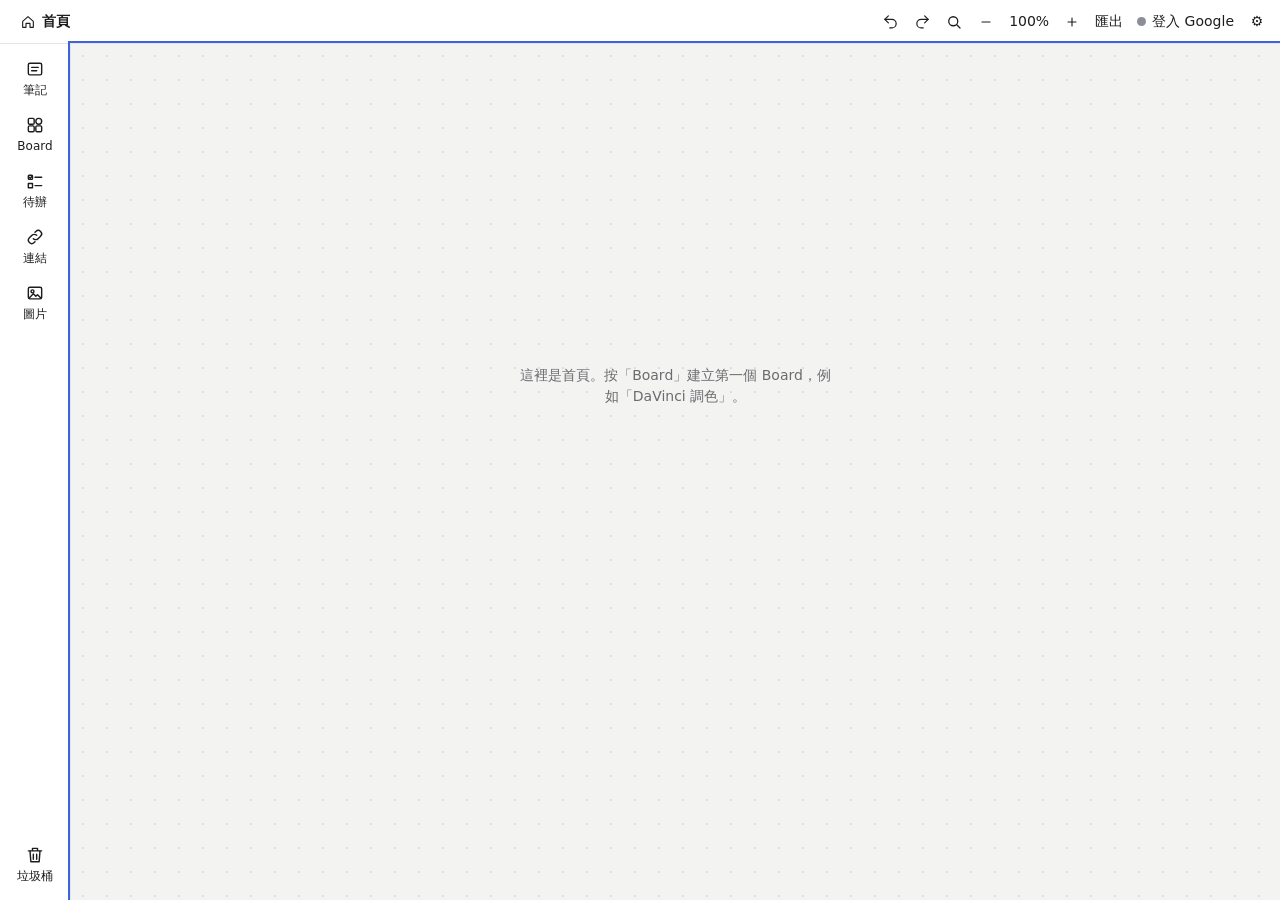
==== commit 8a2db6f1: "Add rich-text card editing, text comments, undo/redo and trash - WYSIWYG card editor with a floating" ====
--- a/docs/index.html
+++ b/docs/index.html
@@ -29,6 +29,7 @@
 <script src="shared/store.js"></script>
 <script src="shared/zip.js"></script>
 <script src="shared/editor.js"></script>
+<script src="shared/richtext.js"></script>
 <script src="shared/board.js"></script>
 <script src="https://accounts.google.com/gsi/client" async defer></script>
 <script src="app.js"></script>
--- a/docs/shared/board.css
+++ b/docs/shared/board.css
@@ -94,12 +94,13 @@
 .yb-cbar + .yb-imgwrap { border-radius: 0; }
 .yb-imgwrap img { display: block; width: 100%; height: 100%; object-fit: contain; color: #aaa; font-size: 11px; }
 .yb-image .yb-imgwrap { border-radius: 5px; }
-.yb-image:has(.yb-foot .yb-md) .yb-imgwrap { border-radius: 5px 5px 0 0; }
+.yb-image:has(.yb-cap) .yb-imgwrap { border-radius: 5px 5px 0 0; }
 .yb-edited { position: absolute; right: 6px; bottom: 6px; padding: 0 5px; border-radius: 4px; background: rgba(0, 0, 0, .65); color: #fff; font-size: 11px; }
-.yb-foot { display: flex; align-items: flex-start; gap: 8px; padding: 6px 8px; min-height: 34px; }
-.yb-image .yb-foot:not(:has(.yb-md)) { display: none; }
-.yb-foot .yb-md { flex: 1; min-width: 0; font-size: 13px; }
-.yb-foot .yb-ta { flex: 1; padding: 0; }
+.yb-foot { display: flex; align-items: center; gap: 8px; padding: 6px 8px 0; min-height: 28px; }
+.yb-foot:last-child { padding-bottom: 6px; min-height: 34px; }
+.yb-cap { padding: 6px 8px 8px; }
+.yb-cap .yb-md { font-size: 13px; }
+.yb-ta.yb-capta { padding: 6px 8px 8px; font-size: 13px; min-height: 36px; }
 .yb-capph { font-size: 12px; line-height: 22px; }
 .yb-item:not(:hover):not(.yb-sel) .yb-capph { visibility: hidden; }
 .yb-ts { flex: none; height: 22px; padding: 0 7px; border: 0; border-radius: 5px; background: var(--yb-accent); color: #fff !important; font-size: 12px !important; font-weight: 600; font-variant-numeric: tabular-nums; }
@@ -148,7 +149,7 @@
 
 /* menu, search, toast */
 .yb-menu { position: absolute; z-index: 30; min-width: 190px; max-width: 280px; padding: 4px; border: 1px solid var(--yb-line); border-radius: 10px; background: var(--yb-card); box-shadow: 0 10px 30px rgba(0, 0, 0, .22); }
-.yb-mi { display: flex; align-items: center; gap: 8px; width: 100%; height: 32px; padding: 0 10px; border: 0; border-radius: 6px; background: none; text-align: left; font-size: 13px; white-space: nowrap; overflow: hidden; text-overflow: ellipsis; }
+.yb-mi { display: flex; align-items: center; gap: 8px; width: 100%; height: 32px; padding: 0 10px; border: 0; border-radius: 6px; background: none; color: var(--yb-fg) !important; text-align: left; font-size: 13px; white-space: nowrap; overflow: hidden; text-overflow: ellipsis; }
 .yb-mi .yb-ic { width: 16px; color: var(--yb-fg2); }
 .yb-mi:hover { background: var(--yb-raised); }
 .yb-danger { color: #e5484d !important; }
@@ -168,3 +169,45 @@
 .yb-toast { position: absolute; z-index: 40; left: 50%; bottom: 64px; transform: translateX(-50%); max-width: 90%; padding: 8px 14px; border-radius: 8px; background: #111; color: #fff; font-size: 13px; text-align: center; }
 
 @media (prefers-reduced-motion: reduce) { .yb-item.yb-flash { animation: none; outline: 3px solid #f5a524; } }
+
+/* ---------- rich-text editing ---------- */
+.yb-rt { position: relative; outline: none; min-height: 44px; cursor: text; user-select: text; -webkit-user-select: text; font-size: 14px; line-height: 1.55; overflow-wrap: anywhere; }
+.yb-note .yb-rt { padding: 10px 12px; }
+.yb-rt.yb-capta { padding: 6px 8px 8px; font-size: 13px; min-height: 36px; }
+.yb-rt.yb-rt-empty::before { content: attr(data-placeholder); color: var(--yb-fg2); opacity: .7; pointer-events: none; position: absolute; }
+.yb-rt p { margin: 0 0 6px; }
+.yb-rt p:last-child { margin-bottom: 0; }
+.yvn-md u { text-decoration: underline; text-underline-offset: 2px; }
+.yvn-cmt { background: rgba(245, 165, 36, .28); border-bottom: 2px solid #f5a524; border-radius: 2px; cursor: pointer; }
+.yvn-cmt:hover { background: rgba(245, 165, 36, .45); }
+
+.yb-fmt { position: absolute; z-index: 35; display: flex; padding: 4px; border-radius: 8px; background: #1f2023; color: #f1f1f3; box-shadow: 0 6px 20px rgba(0, 0, 0, .3); }
+.yb-fmt-btns, .yb-fmt-link { display: flex; align-items: center; gap: 2px; }
+.yb-fmt button { min-width: 32px; height: 32px; padding: 0 7px; border: 0; border-radius: 6px; background: none; color: inherit !important; font: 15px/1 Georgia, "Times New Roman", serif !important; display: inline-flex; align-items: center; justify-content: center; }
+.yb-fmt button:hover { background: rgba(255, 255, 255, .12); }
+.yb-fmt button.on { background: rgba(255, 255, 255, .22); color: #fff !important; }
+.yb-fmt-sep { width: 1px; height: 20px; margin: 0 4px; background: rgba(255, 255, 255, .18); }
+.yb-fmt-link input { width: 240px; height: 30px; padding: 0 8px; border: 0; border-radius: 6px; background: rgba(255, 255, 255, .1); color: #fff; outline: none; font: 13px system-ui, sans-serif; }
+.yb-fmt-link button { font: 13px system-ui, sans-serif !important; }
+
+/* comments */
+.yb-cbadge { position: absolute; left: -8px; top: -10px; display: inline-flex; align-items: center; gap: 3px; height: 22px; padding: 0 7px; border: 0; border-radius: 11px; background: #f5a524; color: #1d1d1f !important; font-size: 12px !important; font-weight: 600; box-shadow: var(--yb-shadow); }
+.yb-cpop { position: absolute; z-index: 36; width: 280px; padding: 10px; border: 1px solid var(--yb-line); border-radius: 10px; background: var(--yb-card); color: var(--yb-fg); box-shadow: 0 12px 32px rgba(0, 0, 0, .28); }
+.yb-cpop blockquote { margin: 0 0 8px; padding: 2px 8px; border-left: 3px solid #f5a524; color: var(--yb-fg2); font-size: 12px; max-height: 60px; overflow: hidden; }
+.yb-cpop-ta { width: 100%; min-height: 64px; padding: 8px; border: 1px solid var(--yb-line); border-radius: 6px; background: var(--yb-raised); color: var(--yb-fg); resize: vertical; outline: none; font: 13px/1.5 inherit; }
+.yb-cpop-ta:focus { border-color: var(--yb-accent); }
+.yb-cpop-text { margin: 0 0 4px; white-space: pre-wrap; font-size: 13px; }
+.yb-cpop small { color: var(--yb-fg2); font-size: 11px; }
+.yb-cpop-act { display: flex; justify-content: flex-end; gap: 6px; margin-top: 8px; }
+.yb-btn { height: 28px; padding: 0 12px; border: 1px solid var(--yb-line); border-radius: 6px; background: var(--yb-card); color: var(--yb-fg) !important; font-size: 13px !important; white-space: nowrap; }
+.yb-btn:hover { background: var(--yb-raised); }
+.yb-btn-primary { background: var(--yb-accent); border-color: transparent; color: #fff !important; }
+.yb-btn-primary:hover { background: var(--yb-accent); filter: brightness(1.1); }
+
+/* trash */
+.yb-trashbtn { margin-top: auto; }
+.yb-thead { align-items: center; }
+.yb-ttl { font-size: 15px; }
+.yb-tnote { flex: 1; color: var(--yb-fg2); font-size: 12px; }
+.yb-trow { flex-direction: row !important; align-items: center; gap: 8px; cursor: default !important; }
+.yb-trow > div { flex: 1; min-width: 0; display: flex; flex-direction: column; }
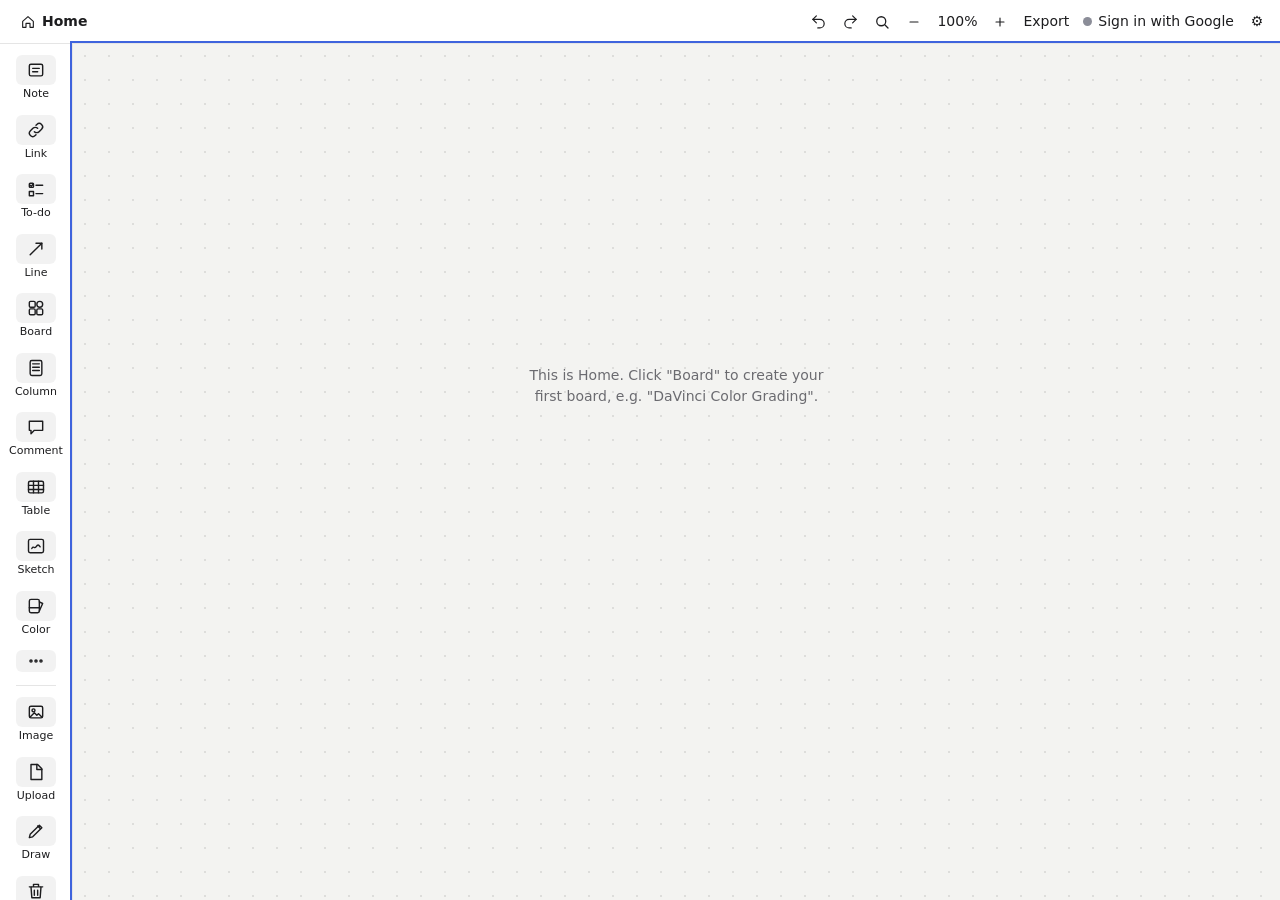
==== commit 7bd6f0f7: "English UI, drag tools onto the board, Alt+drag duplicate, column fold, lock - All board, editor, we" ====
--- a/docs/index.html
+++ b/docs/index.html
@@ -1,5 +1,5 @@
 <!doctype html>
-<html lang="zh-Hant">
+<html lang="en">
 <head>
 <meta charset="utf-8">
 <meta name="viewport" content="width=device-width, initial-scale=1, viewport-fit=cover">
@@ -15,8 +15,8 @@
 <main id="board"></main>
 
 <aside id="mini" hidden>
-  <header><span id="miniTitle"></span><a id="miniOpen" target="_blank" rel="noopener" title="在 YouTube 開啟">↗</a><button id="miniClose" aria-label="關閉播放器">✕</button></header>
-  <iframe id="miniFrame" title="YouTube 播放器" allow="autoplay; encrypted-media; picture-in-picture" allowfullscreen></iframe>
+  <header><span id="miniTitle"></span><a id="miniOpen" target="_blank" rel="noopener" title="Open on YouTube">↗</a><button id="miniClose" aria-label="Close player">✕</button></header>
+  <iframe id="miniFrame" title="YouTube player" allow="autoplay; encrypted-media; picture-in-picture" allowfullscreen></iframe>
 </aside>
 
 <dialog id="dlg"></dialog>
--- a/docs/shared/board.css
+++ b/docs/shared/board.css
@@ -49,15 +49,16 @@
   position: relative; flex: 1; overflow: hidden; outline: none; touch-action: none; cursor: default;
   background-color: var(--yb-bg); background-image: radial-gradient(var(--yb-dot) 1.2px, transparent 1.3px);
 }
-.yb-vp.yb-panning { cursor: grabbing; }
+.yb-vp.yb-spacepan, .yb-vp.yb-spacepan .yb-item { cursor: grab !important; }
+.yb-vp.yb-panning, .yb-vp.yb-panning .yb-item { cursor: grabbing !important; }
 .yb-layer { position: absolute; left: 0; top: 0; width: 0; height: 0; transform-origin: 0 0; }
 .yb-marquee { position: absolute; border: 1px solid var(--yb-accent); background: color-mix(in srgb, var(--yb-accent) 12%, transparent); pointer-events: none; z-index: 5; }
 .yb-empty { position: absolute; left: 50%; top: 40%; transform: translate(-50%, -50%); width: min(320px, 80%); text-align: center; color: var(--yb-fg2); font-size: 14px; pointer-events: none; }
 
 /* toolbars */
-.yb-tools { display: flex; flex-direction: column; gap: 2px; padding: 8px 6px; border-right: 1px solid var(--yb-line); background: var(--yb-head); overflow-y: auto; flex: none; }
+.yb-tools { display: flex; flex-direction: column; gap: 0; padding: 6px; scrollbar-width: none; border-right: 1px solid var(--yb-line); background: var(--yb-head); overflow-y: auto; flex: none; }
 .yb-bar { display: flex; gap: 6px; padding: 8px; border-top: 1px solid var(--yb-line); background: var(--yb-head); }
-.yb-tool { display: flex; flex-direction: column; align-items: center; justify-content: center; gap: 2px; min-width: 58px; padding: 6px 4px; border: 1px solid transparent; border-radius: 8px; background: none; color: var(--yb-fg2); font-size: 12px !important; }
+.yb-tool { display: flex; flex-direction: column; align-items: center; justify-content: center; gap: 1px; min-width: 56px; padding: 5px 4px; border: 1px solid transparent; border-radius: 8px; background: none; color: var(--yb-fg2); font-size: 12px !important; }
 .yb-tool:hover { background: var(--yb-raised); color: var(--yb-fg); }
 .yb-bar .yb-tool { flex-direction: row; gap: 6px; min-width: 0; height: 38px; padding: 0 12px; border-color: var(--yb-line); font-size: 13px !important; }
 .yb-bar .yb-tool:last-child { margin-left: auto; }
@@ -155,7 +156,7 @@
 .yb-danger { color: #e5484d !important; }
 .yb-menu hr { border: 0; border-top: 1px solid var(--yb-line); margin: 4px 0; }
 .yb-colors { display: flex; flex-wrap: wrap; gap: 5px; padding: 6px 8px; }
-.yb-color { width: 20px; height: 20px; border: 1px solid var(--yb-line); border-radius: 50%; padding: 0; }
+.yb-swbtn { width: 20px; height: 20px; border: 1px solid var(--yb-line); border-radius: 50%; padding: 0; }
 .yb-nocolor { background: linear-gradient(135deg, transparent 45%, #e5484d 45% 55%, transparent 55%), var(--yb-card); }
 .yb-search { position: absolute; z-index: 25; top: 50px; left: 50%; transform: translateX(-50%); width: min(520px, calc(100% - 16px)); max-height: 70%; display: flex; flex-direction: column; border: 1px solid var(--yb-line); border-radius: 12px; background: var(--yb-card); box-shadow: 0 12px 36px rgba(0, 0, 0, .25); }
 .yb-srow { display: flex; gap: 4px; padding: 8px; border-bottom: 1px solid var(--yb-line); }
@@ -211,3 +212,146 @@
 .yb-tnote { flex: 1; color: var(--yb-fg2); font-size: 12px; }
 .yb-trow { flex-direction: row !important; align-items: center; gap: 8px; cursor: default !important; }
 .yb-trow > div { flex: 1; min-width: 0; display: flex; flex-direction: column; }
+
+/* ---------- columns ---------- */
+.yb { --yb-linec: #8b8d98; --yb-colbg: #e9e9e6; }
+.yb.yb-dark, .yb-dark .yb { --yb-linec: #9a9ba3; --yb-colbg: #232428; }
+.yb-column { background: var(--yb-colbg); padding: 0 10px 10px; border-radius: 8px; }
+.yb-colhead { display: flex; flex-direction: column; align-items: center; justify-content: center; gap: 2px; padding: 16px 10px 12px; text-align: center; cursor: grab; }
+.yb-coltitle { max-width: 100%; font-weight: 700; font-size: 17px; line-height: 1.3; overflow-wrap: anywhere; }
+.yb-colcount { color: var(--yb-fg2); font-size: 12px; }
+.yb-colhead .yb-rename { width: 100%; text-align: center; font-weight: 700; }
+.yb-incol { box-shadow: none !important; }
+.yb-colbody { display: flex; flex-direction: column; gap: 8px; min-height: 56px; }
+.yb-colbody.yb-colempty::before { content: "把卡片拖進來"; display: grid; place-items: center; height: 56px; border: 1px dashed var(--yb-line); border-radius: 6px; color: var(--yb-fg2); font-size: 12px; }
+.yb-colbody:has(.yb-colins).yb-colempty::before { display: none; }
+.yb-item.yb-incol { position: relative !important; left: auto !important; top: auto !important; width: auto !important; flex: none; }
+.yb-column.yb-coldrop { outline: 2px dashed var(--yb-accent); outline-offset: 2px; }
+.yb-colins { height: 4px; margin: -2px 0; border-radius: 2px; background: var(--yb-accent); flex: none; }
+.yb-column > .yb-more { top: 8px; }
+
+/* ---------- color swatches ---------- */
+.yb-swatch { height: 110px; border-radius: 5px 5px 0 0; }
+.yb-cbar + .yb-swatch { border-radius: 0; }
+.yb-swfoot { display: flex; flex-direction: column; padding: 7px 10px 9px; gap: 1px; }
+.yb-swfoot b { font-size: 13px; overflow: hidden; text-overflow: ellipsis; white-space: nowrap; }
+.yb-hex { align-self: flex-start; padding: 0; border: 0; background: none; color: var(--yb-fg2) !important; font: 12px ui-monospace, Consolas, monospace !important; }
+.yb-hex:hover { color: var(--yb-accent) !important; text-decoration: underline; }
+.yb-swedit { display: flex; flex-direction: column; gap: 6px; }
+.yb-swrow { display: flex; gap: 6px; }
+.yb-swpick { width: 36px; height: 32px; padding: 0; border: 1px solid var(--yb-line); border-radius: 6px; background: none; cursor: pointer; flex: none; }
+.yb-swedit .yb-input { height: 30px; font-size: 13px; }
+
+/* ---------- lines ---------- */
+.yb-lines { position: absolute; left: 0; top: 0; width: 1px; height: 1px; overflow: visible; pointer-events: none; }
+.yb-lines .yb-hit { fill: none; stroke: transparent; stroke-width: 16; pointer-events: stroke; cursor: pointer; }
+.yb-lines .yb-vis { fill: none; stroke-width: 2.5; stroke-linecap: round; }
+.yb-lines .yb-lsel .yb-vis { stroke-width: 3.5; filter: drop-shadow(0 0 3px var(--yb-accent)); }
+.yb-lines .yb-lprev .yb-vis { stroke-dasharray: 6 5; }
+.yb-lines .yb-hnd { fill: var(--yb-card); stroke: var(--yb-accent); stroke-width: 2.5; pointer-events: all; cursor: move; }
+.yb-llabels { position: absolute; left: 0; top: 0; }
+.yb-llabel { position: absolute; transform: translate(-50%, -50%); max-width: 220px; padding: 2px 8px; border-radius: 5px; background: var(--yb-bg); border: 1px solid var(--yb-line); color: var(--yb-fg); font-size: 12px; white-space: nowrap; overflow: hidden; text-overflow: ellipsis; cursor: pointer; z-index: 1; }
+.yb-llabel.yb-lsel { border-color: var(--yb-accent); }
+.yb-lblinput { position: absolute; transform: translate(-50%, -50%); width: 180px; z-index: 20; }
+.yb-vp.yb-linemode, .yb-vp.yb-linemode .yb-item { cursor: crosshair !important; }
+
+/* ---------- comment threads ---------- */
+.yb-comment { padding: 4px 0 0; }
+.yb-thread { display: flex; flex-direction: column; }
+.yb-cline { display: flex; gap: 10px; padding: 10px 12px 4px; }
+.yb-avatar { position: relative; flex: none; width: 26px; height: 26px; border-radius: 50%; overflow: hidden; display: grid; place-items: center; background: #8e4ec6; color: #fff; font-size: 12px; font-weight: 700; }
+.yb-avatar img { position: absolute; inset: 0; width: 100%; height: 100%; object-fit: cover; }
+.yb-cdetails { flex: 1; min-width: 0; }
+.yb-chead { display: flex; align-items: baseline; gap: 6px; }
+.yb-chead b { font-size: 13px; }
+.yb-chead small { flex: 1; color: var(--yb-fg2); font-size: 11px; white-space: nowrap; overflow: hidden; text-overflow: ellipsis; }
+.yb-cedit { border: 0; background: none; padding: 0; color: var(--yb-fg2) !important; font-size: 12px !important; visibility: hidden; }
+.yb-cline:hover .yb-cedit { visibility: visible; }
+.yb-cedit:hover { color: var(--yb-accent) !important; text-decoration: underline; }
+.yb-ctext { font-size: 13px; margin-top: 2px; }
+.yb-cform { padding: 6px 12px 10px 48px; }
+.yb-cform.yb-editbox { padding: 6px 12px 10px; }
+.yb-cline .yb-cform.yb-editbox { padding: 4px 0 0; }
+.yb-replybtn { border: 0; background: none; padding: 0; color: var(--yb-fg2) !important; font-size: 12px !important; }
+.yb-replybtn:hover { color: var(--yb-accent) !important; text-decoration: underline; }
+.yb-composer { min-height: 44px; resize: none; overflow: hidden; }
+
+/* ---------- toolbar: Milanote-like tiles, "more" flyout ---------- */
+.yb-tools .yb-tool .yb-ic { width: 40px; height: 30px; display: grid; place-items: center; border-radius: 6px; background: var(--yb-raised); }
+.yb-tools .yb-tool:hover .yb-ic { background: color-mix(in srgb, var(--yb-raised) 60%, var(--yb-accent) 25%); }
+.yb-tools .yb-tool.yb-primary .yb-ic { background: rgba(255, 255, 255, .2); }
+.yb-tools .yb-tool { font-size: 11px !important; padding: 4px 2px 6px; }
+.yb-moretool .yb-dots .yb-ic { height: 22px; }
+.yb-tsep { width: 40px; margin: 6px auto; border: 0; border-top: 1px solid var(--yb-line); }
+.yb-flyout { position: absolute; z-index: 32; display: grid; grid-template-columns: repeat(2, 84px); gap: 6px; padding: 12px; border: 1px solid var(--yb-line); border-radius: 12px; background: var(--yb-card); box-shadow: 0 12px 32px rgba(0, 0, 0, .3); }
+.yb-flyout .yb-tool { min-width: 0; padding: 8px 4px; gap: 6px; font-size: 12px !important; color: var(--yb-fg); }
+.yb-flyout .yb-tool .yb-ic { width: 48px; height: 40px; display: grid; place-items: center; border-radius: 8px; background: var(--yb-raised); }
+
+/* ---------- heading ---------- */
+.yb-heading { background: transparent; border-color: transparent; box-shadow: none; }
+.yb-heading.yb-sel { background: color-mix(in srgb, var(--yb-accent) 8%, transparent); }
+.yb-htext { padding: 4px 6px; font-size: 30px; font-weight: 800; line-height: 1.2; overflow-wrap: anywhere; }
+.yb-hinput { width: 100%; padding: 4px 6px; border: 0; outline: 2px solid var(--yb-accent); border-radius: 6px; background: transparent; font-size: 30px !important; font-weight: 800; line-height: 1.2; color: var(--yb-fg); }
+
+/* ---------- table ---------- */
+.yb-tablecard, .yb-table { width: 100%; }
+.yb-table { border-collapse: collapse; font-size: 13px; table-layout: fixed; }
+.yb-table th, .yb-table td { border: 1px solid var(--yb-line); padding: 6px 8px; min-height: 30px; height: 32px; vertical-align: top; overflow-wrap: anywhere; text-align: left; }
+.yb-table th { background: var(--yb-raised); font-weight: 600; }
+.yb-table [contenteditable] { outline: none; cursor: text; user-select: text; -webkit-user-select: text; }
+.yb-table [contenteditable]:focus { box-shadow: inset 0 0 0 2px var(--yb-accent); }
+.yb-tops { display: flex; flex-wrap: wrap; gap: 6px; padding: 8px; }
+
+/* ---------- sketch ---------- */
+.yb-sketch { overflow: hidden; }
+.yb-sksvg { display: block; width: 100%; height: auto; background: var(--yb-card); }
+.yb-sksvg path, .yb-inkp { fill: none; stroke-linecap: round; stroke-linejoin: round; }
+.yb-sksvg.yb-skedit { cursor: crosshair; touch-action: none; background: color-mix(in srgb, var(--yb-card) 92%, var(--yb-accent)); }
+.yb-skph { position: absolute; inset: 0; display: grid; place-items: center; font-size: 13px; pointer-events: none; }
+.yb-skbar { display: flex; flex-wrap: wrap; align-items: center; gap: 5px; padding: 8px; border-top: 1px solid var(--yb-line); }
+.yb-skbar .yb-swbtn.on, .yb-drawbar .yb-swbtn.on { outline: 2px solid var(--yb-accent); outline-offset: 2px; }
+.yb-skbar .yb-btn.on, .yb-drawbar .yb-btn.on { border-color: var(--yb-accent); color: var(--yb-accent) !important; }
+.yb-sksize { height: 28px; border: 1px solid var(--yb-line); border-radius: 6px; background: var(--yb-card); color: var(--yb-fg); }
+
+/* ---------- draw on board ---------- */
+.yb-inkg .yb-hit { stroke: transparent; fill: none; pointer-events: stroke; cursor: pointer; }
+.yb-inkg.yb-lsel .yb-inkp { filter: drop-shadow(0 0 3px var(--yb-accent)); }
+.yb-vp.yb-drawmode, .yb-vp.yb-drawmode * { cursor: crosshair !important; }
+.yb-drawbar { position: absolute; z-index: 33; top: 56px; left: 50%; transform: translateX(-50%); display: flex; align-items: center; gap: 6px; padding: 8px 10px; border: 1px solid var(--yb-line); border-radius: 10px; background: var(--yb-card); box-shadow: 0 8px 24px rgba(0, 0, 0, .25); }
+.yb-drawbar b { font-size: 13px; margin-right: 4px; }
+
+/* ---------- video / map / audio / file / doc ---------- */
+.yb-vwrap, .yb-mapwrap { aspect-ratio: 16 / 9; cursor: pointer; background: #111; }
+.yb-vwrap iframe, .yb-mapwrap iframe, .yb-vwrap video { width: 100%; height: 100%; border: 0; display: block; }
+.yb-vfile { width: 100%; height: 100%; display: flex; flex-direction: column; align-items: center; justify-content: center; gap: 6px; color: #bbb; font-size: 12px; text-align: center; padding: 8px; }
+.yb-mapwrap { background: linear-gradient(135deg, #2c3e2f, #1f2d3a); }
+.yb-audio { padding: 10px; }
+.yb-ahead { display: flex; align-items: center; gap: 8px; margin-bottom: 8px; }
+.yb-aic { width: 34px; height: 34px; display: grid; place-items: center; border-radius: 8px; background: #30a46c; color: #fff; flex: none; }
+.yb-audio audio { width: 100%; height: 36px; }
+.yb-fileic { background: var(--yb-accent) !important; color: #fff !important; }
+.yb-doc { padding: 14px 14px 12px; cursor: grab; }
+.yb-docic { width: 40px; height: 48px; display: grid; place-items: center; border-radius: 6px; background: var(--yb-raised); color: var(--yb-fg2); margin-bottom: 10px; }
+.yb-doctitle { font-weight: 700; font-size: 15px; margin-bottom: 4px; overflow-wrap: anywhere; }
+.yb-docprev { color: var(--yb-fg2); font-size: 12px; line-height: 1.5; overflow-wrap: anywhere; }
+.yb-docmodal { position: absolute; inset: 0; z-index: 45; display: flex; justify-content: center; overflow-y: auto; padding: 32px 16px; background: rgba(0, 0, 0, .55); }
+.yb-docpage { width: min(760px, 100%); min-height: 80%; height: max-content; padding: 20px 40px 48px; border-radius: 12px; background: var(--yb-card); box-shadow: 0 20px 60px rgba(0, 0, 0, .4); }
+.yb-docbar { display: flex; align-items: center; margin-bottom: 12px; }
+.yb-doctitle-in { width: 100%; border: 0; outline: none; background: transparent; color: var(--yb-fg); font-size: 28px !important; font-weight: 800; margin-bottom: 12px; }
+.yb-docbody { min-height: 50vh; font-size: 15px; line-height: 1.7; }
+.yb-docmodal .yb-fmt { position: absolute; }
+
+/* ---------- column fold, lock, toolbar drag ghost ---------- */
+.yb-colfold { position: absolute; top: 10px; right: 10px; z-index: 2; width: 24px; height: 22px; display: grid; place-items: center; padding: 0; border: 0; border-radius: 5px; background: var(--yb-raised); color: var(--yb-fg2) !important; font-size: 16px !important; line-height: 1; opacity: 0; transition: opacity .12s; }
+.yb-column:hover > .yb-colfold, .yb-colcollapsed > .yb-colfold, .yb-colfold:focus-visible { opacity: 1; }
+.yb-colfold:hover { background: color-mix(in srgb, var(--yb-raised) 50%, var(--yb-accent) 30%); color: var(--yb-fg) !important; }
+.yb-colcollapsed .yb-colbody { display: none; }
+.yb-colcollapsed .yb-colhead { padding-bottom: 6px; }
+.yb-lockbadge { position: absolute; top: -9px; right: -9px; z-index: 3; width: 20px; height: 20px; display: grid; place-items: center; border-radius: 50%; background: var(--yb-card); color: var(--yb-fg2); box-shadow: 0 0 0 1px var(--yb-line); opacity: 0; }
+.yb-locked:hover .yb-lockbadge, .yb-locked.yb-sel .yb-lockbadge { opacity: 1; }
+.yb-locked, .yb-locked .yb-colhead { cursor: default; }
+.yb-locked .yb-rs { display: none; }
+.yb-toolghost { position: absolute; z-index: 60; display: flex; flex-direction: column; align-items: center; gap: 2px; padding: 6px 8px; border-radius: 8px; background: var(--yb-card); color: var(--yb-fg); font-size: 11px; box-shadow: 0 10px 28px rgba(0, 0, 0, .35); pointer-events: none; opacity: .85; transform: rotate(-3deg); }
+.yb-toolghost.yb-over { opacity: 1; outline: 2px solid var(--yb-accent); }
+.yb-toolghost .yb-ic { width: 40px; height: 30px; display: grid; place-items: center; border-radius: 6px; background: var(--yb-raised); }
+.yb-tool { touch-action: none; }
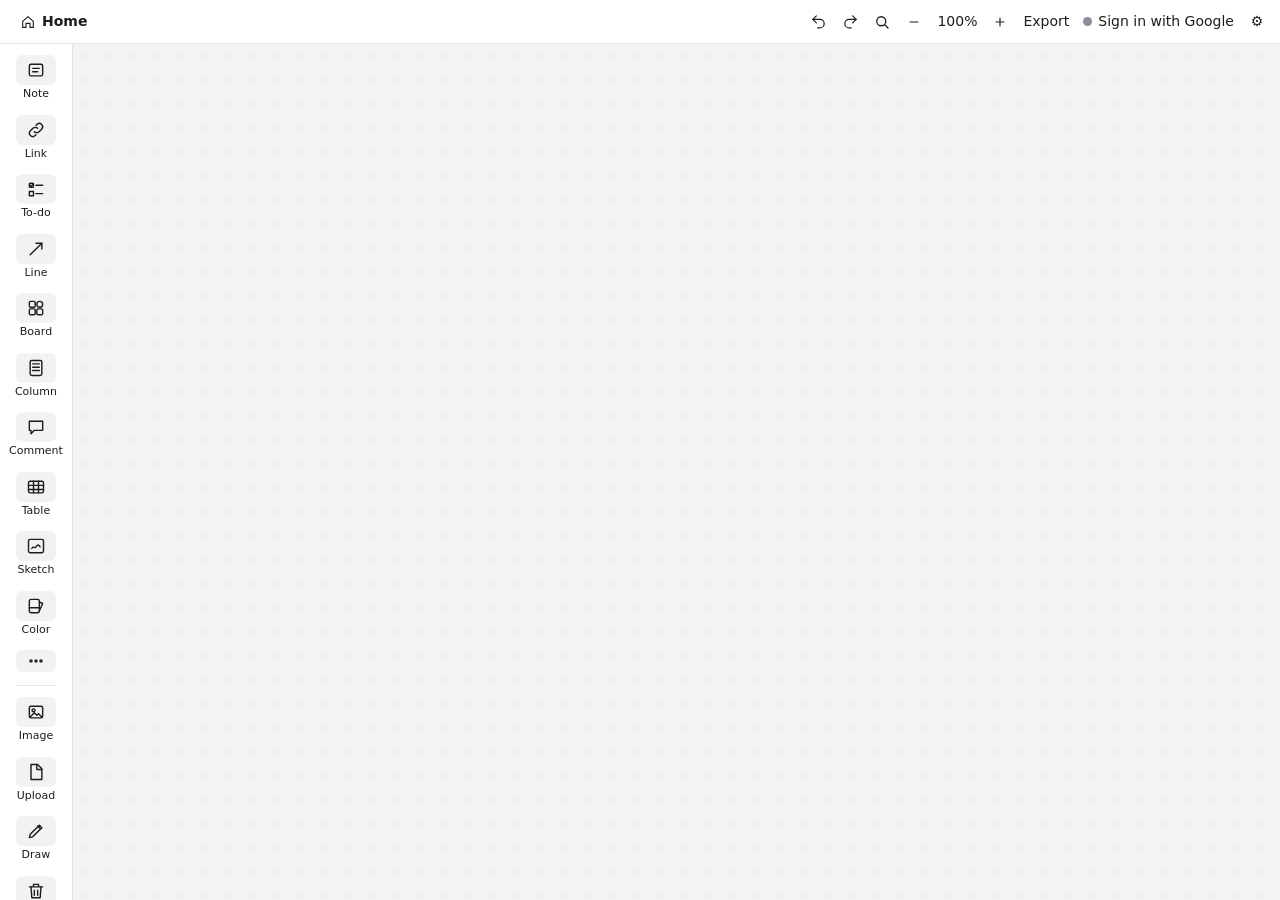
==== commit 32d136c9: "Export board as PDF/PNG; drop Recent row and canvas focus ring - Export opens a menu: PDF standard, " ====
--- a/docs/index.html
+++ b/docs/index.html
@@ -27,7 +27,6 @@
 <script src="shared/markdown.js"></script>
 <script src="shared/drive.js"></script>
 <script src="shared/store.js"></script>
-<script src="shared/zip.js"></script>
 <script src="shared/editor.js"></script>
 <script src="shared/richtext.js"></script>
 <script src="shared/board.js"></script>
--- a/docs/shared/board.css
+++ b/docs/shared/board.css
@@ -38,8 +38,6 @@
 .yb-zoom { font-size: 12px; font-variant-numeric: tabular-nums; min-width: 44px; }
 .yb-rename { height: 26px; width: 160px; }
 
-.yb-recent { display: flex; align-items: center; gap: 6px; padding: 6px 10px; border-bottom: 1px solid var(--yb-line); overflow-x: auto; scrollbar-width: thin; background: var(--yb-head); }
-.yb-recent small { color: var(--yb-fg2); white-space: nowrap; font-size: 12px; }
 .yb-chip { display: inline-flex; align-items: center; gap: 6px; height: 28px; padding: 0 10px; border: 1px solid var(--yb-line); border-radius: 14px; background: var(--yb-card); white-space: nowrap; font-size: 13px; }
 .yb-chip:hover { border-color: var(--yb-accent); }
 
@@ -153,6 +151,8 @@
 .yb-mi { display: flex; align-items: center; gap: 8px; width: 100%; height: 32px; padding: 0 10px; border: 0; border-radius: 6px; background: none; color: var(--yb-fg) !important; text-align: left; font-size: 13px; white-space: nowrap; overflow: hidden; text-overflow: ellipsis; }
 .yb-mi .yb-ic { width: 16px; color: var(--yb-fg2); }
 .yb-mi:hover { background: var(--yb-raised); }
+.yb-mh { padding: 8px 10px 6px; font-size: 14px; font-weight: 700; color: var(--yb-fg); white-space: nowrap; }
+.yb-vp:focus-visible { outline: none; } /* the canvas takes focus when a board opens; no focus ring around it */
 .yb-danger { color: #e5484d !important; }
 .yb-menu hr { border: 0; border-top: 1px solid var(--yb-line); margin: 4px 0; }
 .yb-colors { display: flex; flex-wrap: wrap; gap: 5px; padding: 6px 8px; }
@@ -214,8 +214,8 @@
 .yb-trow > div { flex: 1; min-width: 0; display: flex; flex-direction: column; }
 
 /* ---------- columns ---------- */
-.yb { --yb-linec: #8b8d98; --yb-colbg: #e9e9e6; }
-.yb.yb-dark, .yb-dark .yb { --yb-linec: #9a9ba3; --yb-colbg: #232428; }
+.yb { --yb-linec: #6f7076; --yb-hndc: #3a3b40; --yb-colbg: #e9e9e6; }
+.yb.yb-dark, .yb-dark .yb { --yb-linec: #d4d4d8; --yb-hndc: #ffffff; --yb-colbg: #232428; }
 .yb-column { background: var(--yb-colbg); padding: 0 10px 10px; border-radius: 8px; }
 .yb-colhead { display: flex; flex-direction: column; align-items: center; justify-content: center; gap: 2px; padding: 16px 10px 12px; text-align: center; cursor: grab; }
 .yb-coltitle { max-width: 100%; font-weight: 700; font-size: 17px; line-height: 1.3; overflow-wrap: anywhere; }
@@ -223,7 +223,7 @@
 .yb-colhead .yb-rename { width: 100%; text-align: center; font-weight: 700; }
 .yb-incol { box-shadow: none !important; }
 .yb-colbody { display: flex; flex-direction: column; gap: 8px; min-height: 56px; }
-.yb-colbody.yb-colempty::before { content: "把卡片拖進來"; display: grid; place-items: center; height: 56px; border: 1px dashed var(--yb-line); border-radius: 6px; color: var(--yb-fg2); font-size: 12px; }
+.yb-colbody.yb-colempty { min-height: 48px; }
 .yb-colbody:has(.yb-colins).yb-colempty::before { display: none; }
 .yb-item.yb-incol { position: relative !important; left: auto !important; top: auto !important; width: auto !important; flex: none; }
 .yb-column.yb-coldrop { outline: 2px dashed var(--yb-accent); outline-offset: 2px; }
@@ -243,12 +243,13 @@
 .yb-swedit .yb-input { height: 30px; font-size: 13px; }
 
 /* ---------- lines ---------- */
-.yb-lines { position: absolute; left: 0; top: 0; width: 1px; height: 1px; overflow: visible; pointer-events: none; }
+.yb-lines { position: absolute; left: -50000px; top: -50000px; width: 100000px; height: 100000px; overflow: visible; pointer-events: none; }
 .yb-lines .yb-hit { fill: none; stroke: transparent; stroke-width: 16; pointer-events: stroke; cursor: pointer; }
 .yb-lines .yb-vis { fill: none; stroke-width: 2.5; stroke-linecap: round; }
-.yb-lines .yb-lsel .yb-vis { stroke-width: 3.5; filter: drop-shadow(0 0 3px var(--yb-accent)); }
+.yb-lines .yb-lsel .yb-vis { stroke-width: 2.5; }
 .yb-lines .yb-lprev .yb-vis { stroke-dasharray: 6 5; }
-.yb-lines .yb-hnd { fill: var(--yb-card); stroke: var(--yb-accent); stroke-width: 2.5; pointer-events: all; cursor: move; }
+.yb-lines .yb-hnd { fill: transparent; stroke: none; pointer-events: all; cursor: move; }
+.yb-lines .yb-hdot { fill: var(--yb-hndc); stroke: none; pointer-events: none; }
 .yb-llabels { position: absolute; left: 0; top: 0; }
 .yb-llabel { position: absolute; transform: translate(-50%, -50%); max-width: 220px; padding: 2px 8px; border-radius: 5px; background: var(--yb-bg); border: 1px solid var(--yb-line); color: var(--yb-fg); font-size: 12px; white-space: nowrap; overflow: hidden; text-overflow: ellipsis; cursor: pointer; z-index: 1; }
 .yb-llabel.yb-lsel { border-color: var(--yb-accent); }
@@ -355,3 +356,81 @@
 .yb-toolghost.yb-over { opacity: 1; outline: 2px solid var(--yb-accent); }
 .yb-toolghost .yb-ic { width: 40px; height: 30px; display: grid; place-items: center; border-radius: 6px; background: var(--yb-raised); }
 .yb-tool { touch-action: none; }
+
+/* ---------- empty video / map: just an icon and the link field ---------- */
+.yb-mempty { background: var(--yb-card); }
+.yb-mrow { display: flex; align-items: center; gap: 12px; padding: 22px 18px; }
+.yb-mic { width: 22px; height: 22px; flex: none; display: grid; place-items: center; border-radius: 50%; background: var(--yb-fg2); color: var(--yb-card); }
+.yb-min { flex: 1; min-width: 0; border: 0; outline: none; background: transparent; color: var(--yb-fg); font-size: 15px !important; }
+.yb-min::placeholder { color: var(--yb-fg2); opacity: .7; }
+.yb-vwrap img { object-fit: cover !important; }
+.yb-vwrap { cursor: grab; }
+button.yb-playbadge { border: 0; cursor: pointer; }
+button.yb-playbadge:hover { background: #e5484d; transform: translate(-50%, -50%) scale(1.06); }
+.yb-mapwrap { position: relative; }
+.yb-shield { position: absolute; inset: 0; cursor: grab; }
+.yb-note .yb-md.yb-ph:empty { min-height: 44px; }
+
+/* free height: notes, comments, tables, columns… can be stretched taller than their content */
+.yb-rs.yb-rs2 { cursor: nwse-resize; }
+.yb-item.yb-note, .yb-item.yb-doc, .yb-item.yb-comment { display: flex; flex-direction: column; }
+.yb-note > .yb-md, .yb-note > .yb-rt { flex: 1; }
+.yb-column { display: flex; flex-direction: column; }
+.yb-column > .yb-colbody { flex: 1; }
+.yb-colcollapsed { min-height: 0 !important; }
+
+/* curved lines: middle handle bends the line */
+.yb-lines .yb-hmid { cursor: grab; }
+.yb-lines .yb-ldot { pointer-events: none; }
+
+/* ---------- to-do list ---------- */
+.yb-todobody { padding: 14px 16px; display: flex; flex-direction: column; gap: 4px; }
+.yb-ttitle { font-weight: 700; font-size: 16px; margin-bottom: 6px; overflow-wrap: anywhere; }
+.yb-ttitle-in { border: 0; outline: none; background: transparent; color: var(--yb-fg); font-weight: 700; font-size: 16px !important; margin-bottom: 6px; padding: 0; }
+.yb-ttitle-in::placeholder { color: var(--yb-fg2); opacity: .6; }
+.yb-trow { display: flex; align-items: flex-start; gap: 12px; min-height: 28px; }
+.yb-tcb { flex: none; width: 18px; height: 18px; margin-top: 3px; padding: 0; border: 1.5px solid var(--yb-fg); border-radius: 4px; background: transparent; cursor: pointer; position: relative; opacity: .85; }
+.yb-tcb.on { background: var(--yb-fg2); border-color: var(--yb-fg2); }
+.yb-tcb.on::after { content: ""; position: absolute; left: 5px; top: 1px; width: 4px; height: 9px; border: solid var(--yb-card); border-width: 0 2px 2px 0; transform: rotate(45deg); }
+.yb-ttext { flex: 1; min-width: 0; font-size: 14px; line-height: 24px; overflow-wrap: anywhere; outline: none; }
+.yb-ttext[contenteditable] { cursor: text; user-select: text; -webkit-user-select: text; }
+.yb-ttext[contenteditable]:empty::before { content: attr(data-ph); color: var(--yb-fg2); opacity: .6; }
+.yb-tph { color: var(--yb-fg2); opacity: .6; }
+.yb-tdone .yb-ttext { text-decoration: line-through; color: var(--yb-fg2); }
+
+/* card preview while dragging a tool out of the toolbar */
+.yb-preview { position: absolute !important; z-index: 60; pointer-events: none !important; transform-origin: 0 0; box-shadow: 0 14px 34px rgba(0, 0, 0, .4) !important; }
+.yb-preview.yb-pline { box-shadow: none !important; }
+.yb-preview .yb-rs, .yb-preview .yb-colfold { display: none; }
+
+/* ---------- AI notes dialog ---------- */
+.yb-aibox { position: absolute; z-index: 50; left: 50%; top: 56px; transform: translateX(-50%); width: min(460px, calc(100% - 16px)); padding: 14px; border: 1px solid var(--yb-line); border-radius: 12px; background: var(--yb-card); color: var(--yb-fg); box-shadow: 0 16px 40px rgba(0, 0, 0, .35); }
+.yb-aihead { display: grid; grid-template-columns: auto 1fr; align-items: center; column-gap: 8px; margin-bottom: 12px; }
+.yb-aihead .yb-ic { color: #8e4ec6; }
+.yb-aihead b { font-size: 15px; }
+.yb-aihead small { grid-column: 1 / -1; color: var(--yb-fg2); font-size: 12px; margin-top: 2px; }
+.yb-aiform { display: grid; grid-template-columns: 1fr 1fr; gap: 10px; }
+.yb-aiform label { display: flex; flex-direction: column; gap: 4px; font-size: 12px; color: var(--yb-fg2); }
+.yb-aiform label:first-child, .yb-aiwide { grid-column: 1 / -1; }
+.yb-aiin { height: 32px; padding: 0 8px; border: 1px solid var(--yb-line); border-radius: 6px; background: var(--yb-raised); color: var(--yb-fg); font-size: 13px !important; outline: none; }
+.yb-aiin:focus { border-color: var(--yb-accent); }
+.yb-aiin option { color: #111; }
+.yb-aita { height: auto; padding: 6px 8px; resize: vertical; font: 13px/1.5 inherit; }
+.yb-aistatus { display: flex; align-items: center; gap: 10px; min-height: 40px; font-size: 13px; }
+.yb-spin { width: 16px; height: 16px; flex: none; border: 2px solid var(--yb-line); border-top-color: var(--yb-accent); border-radius: 50%; animation: yb-spin .8s linear infinite; }
+@keyframes yb-spin { to { transform: rotate(360deg); } }
+.yb-tool[data-tool="ai"] .yb-ic { color: #b085f5; }
+
+/* ---------- YouTube panel: auto-hiding side bar ---------- */
+.yb-panel .yb-body { overflow: hidden; }
+.yb-sidehot { position: absolute; left: 0; top: 0; bottom: 0; width: 18px; z-index: 19; }
+.yb-side { position: absolute; z-index: 20; left: 10px; top: 50%; display: flex; flex-direction: column; align-items: center; gap: 18px; transform: translate(calc(-100% - 16px), -50%); transition: transform .2s ease, opacity .2s ease; opacity: 0; pointer-events: none; }
+.yb-side.yb-open { transform: translate(0, -50%); opacity: 1; pointer-events: auto; }
+.yb-sgroup { display: flex; flex-direction: column; gap: 2px; padding: 6px 4px; border: 1px solid var(--yb-line); border-radius: 14px; background: var(--yb-head); box-shadow: 0 8px 24px rgba(0, 0, 0, .28); }
+.yb-sgroup .yb-tool { min-width: 58px; font-size: 11px !important; padding: 5px 2px 6px; }
+.yb-sgroup .yb-tool .yb-ic { width: 40px; height: 30px; display: grid; place-items: center; border-radius: 7px; background: var(--yb-raised); }
+.yb-grab { width: 58px; height: 58px; display: grid; place-items: center; padding: 0; border: 0; border-radius: 50%; background: linear-gradient(145deg, #63a4ff 0%, #2f6bff 55%, #1d4fd8 100%); color: #fff !important; cursor: pointer; box-shadow: 0 8px 22px rgba(47, 107, 255, .45), inset 0 1px 0 rgba(255, 255, 255, .35); transition: transform .12s ease, box-shadow .12s ease; }
+.yb-grab:hover { transform: scale(1.06); box-shadow: 0 10px 26px rgba(47, 107, 255, .55), inset 0 1px 0 rgba(255, 255, 255, .35); }
+.yb-grab:active { transform: scale(.96); }
+.yb-grab .yb-ic svg { stroke-width: 2.4; }
+@media (prefers-reduced-motion: reduce) { .yb-side { transition: none; } }
